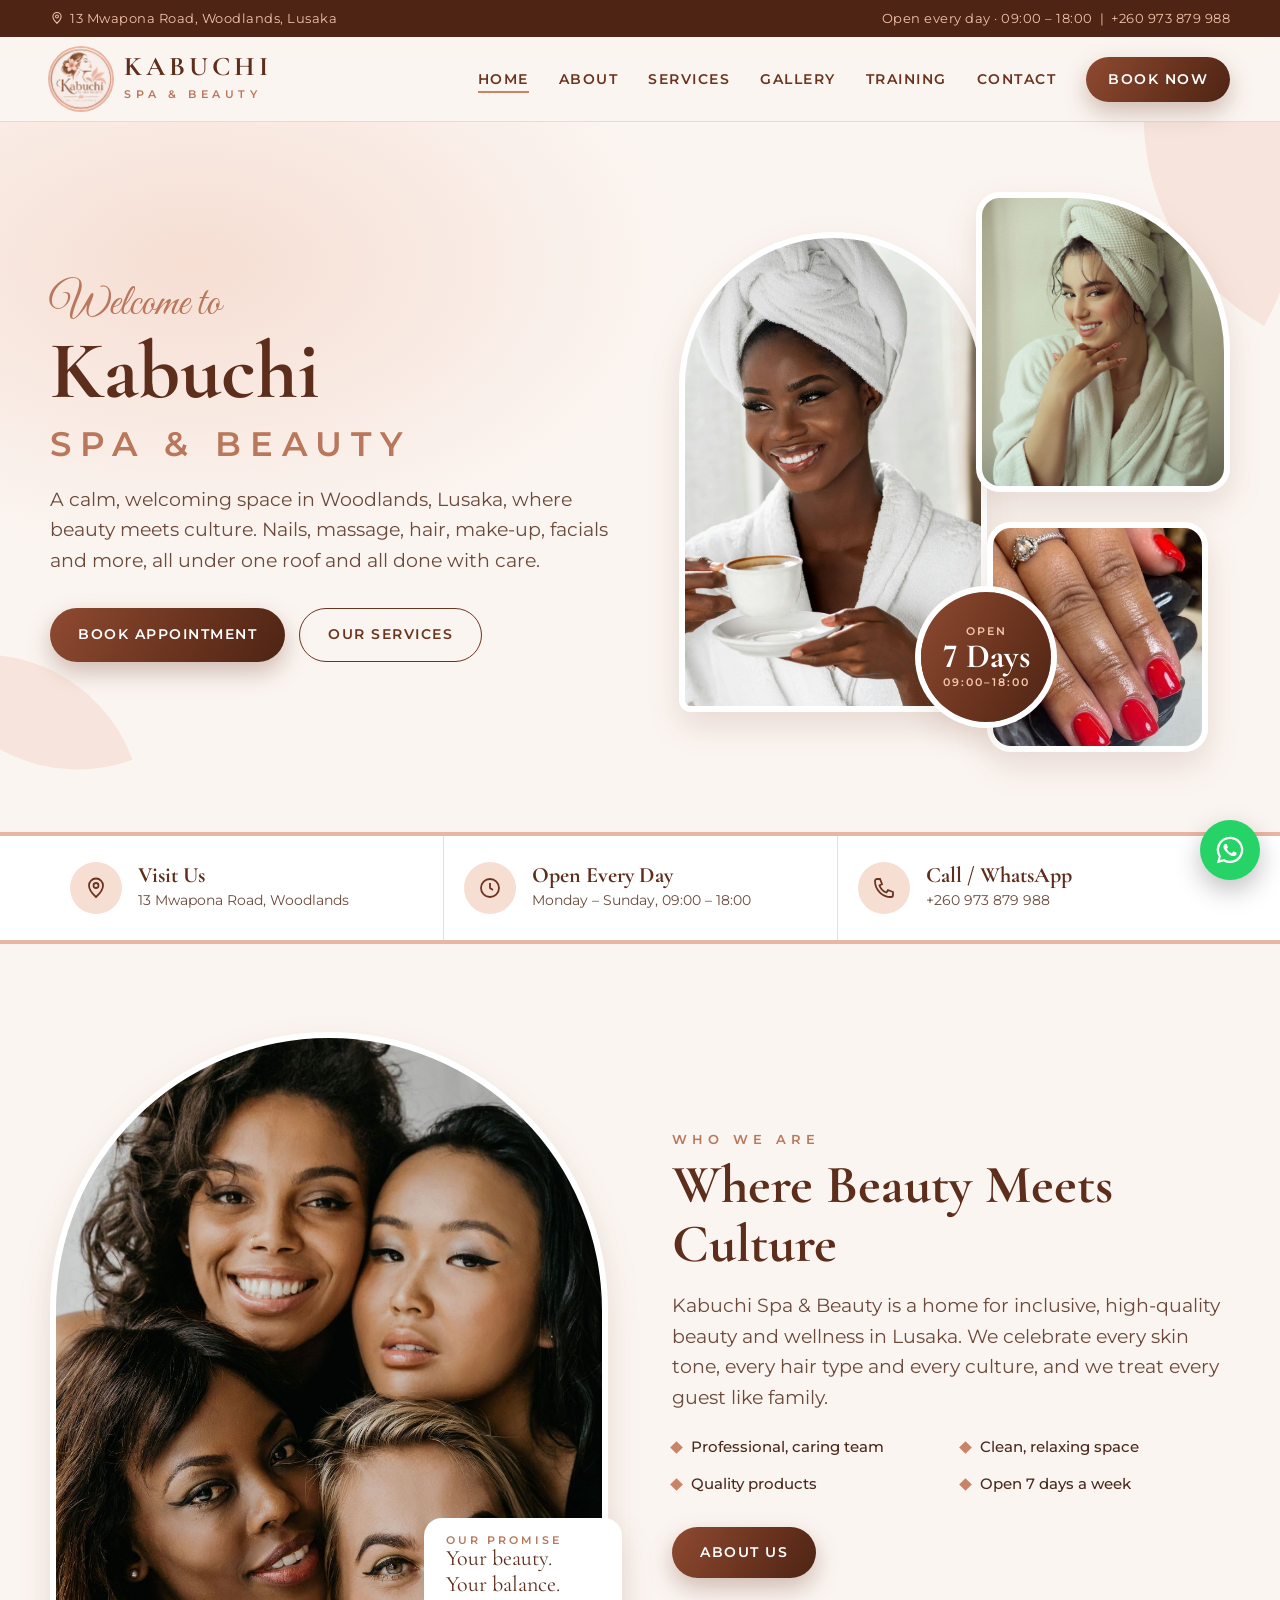
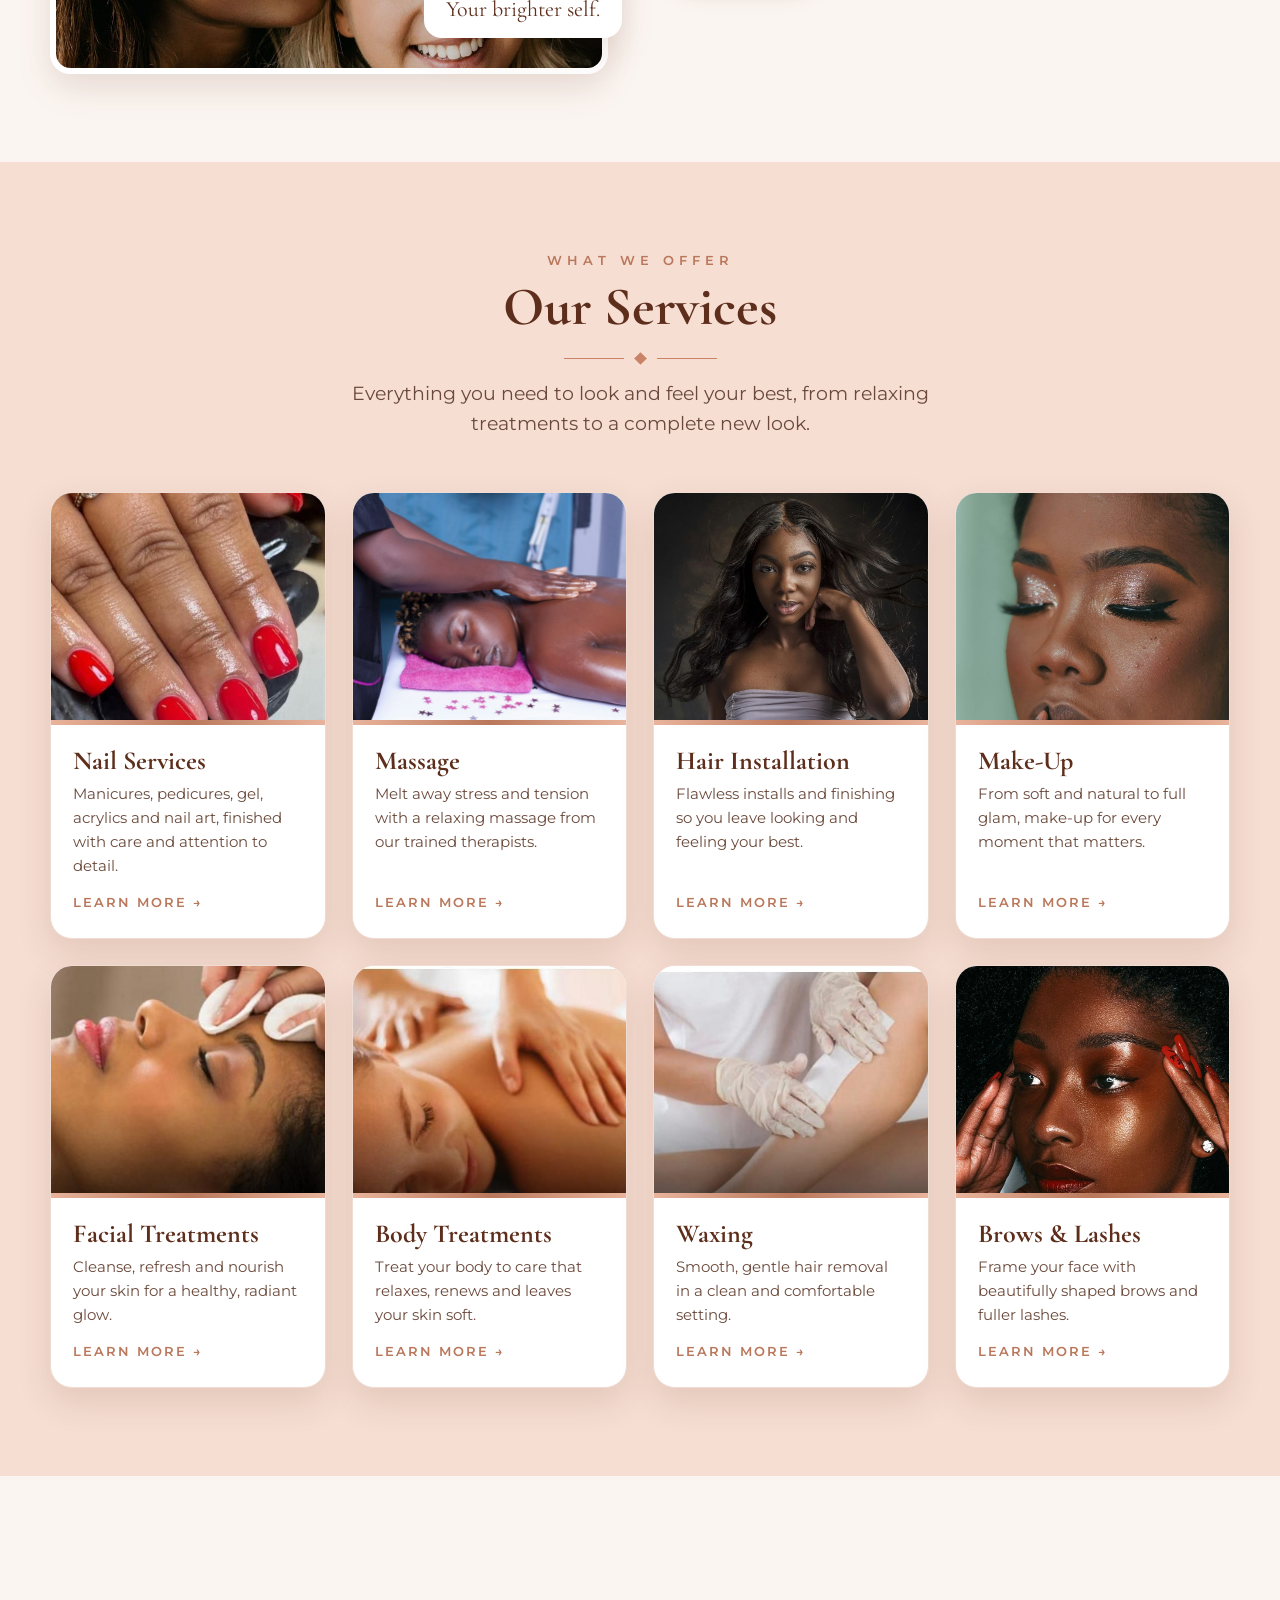
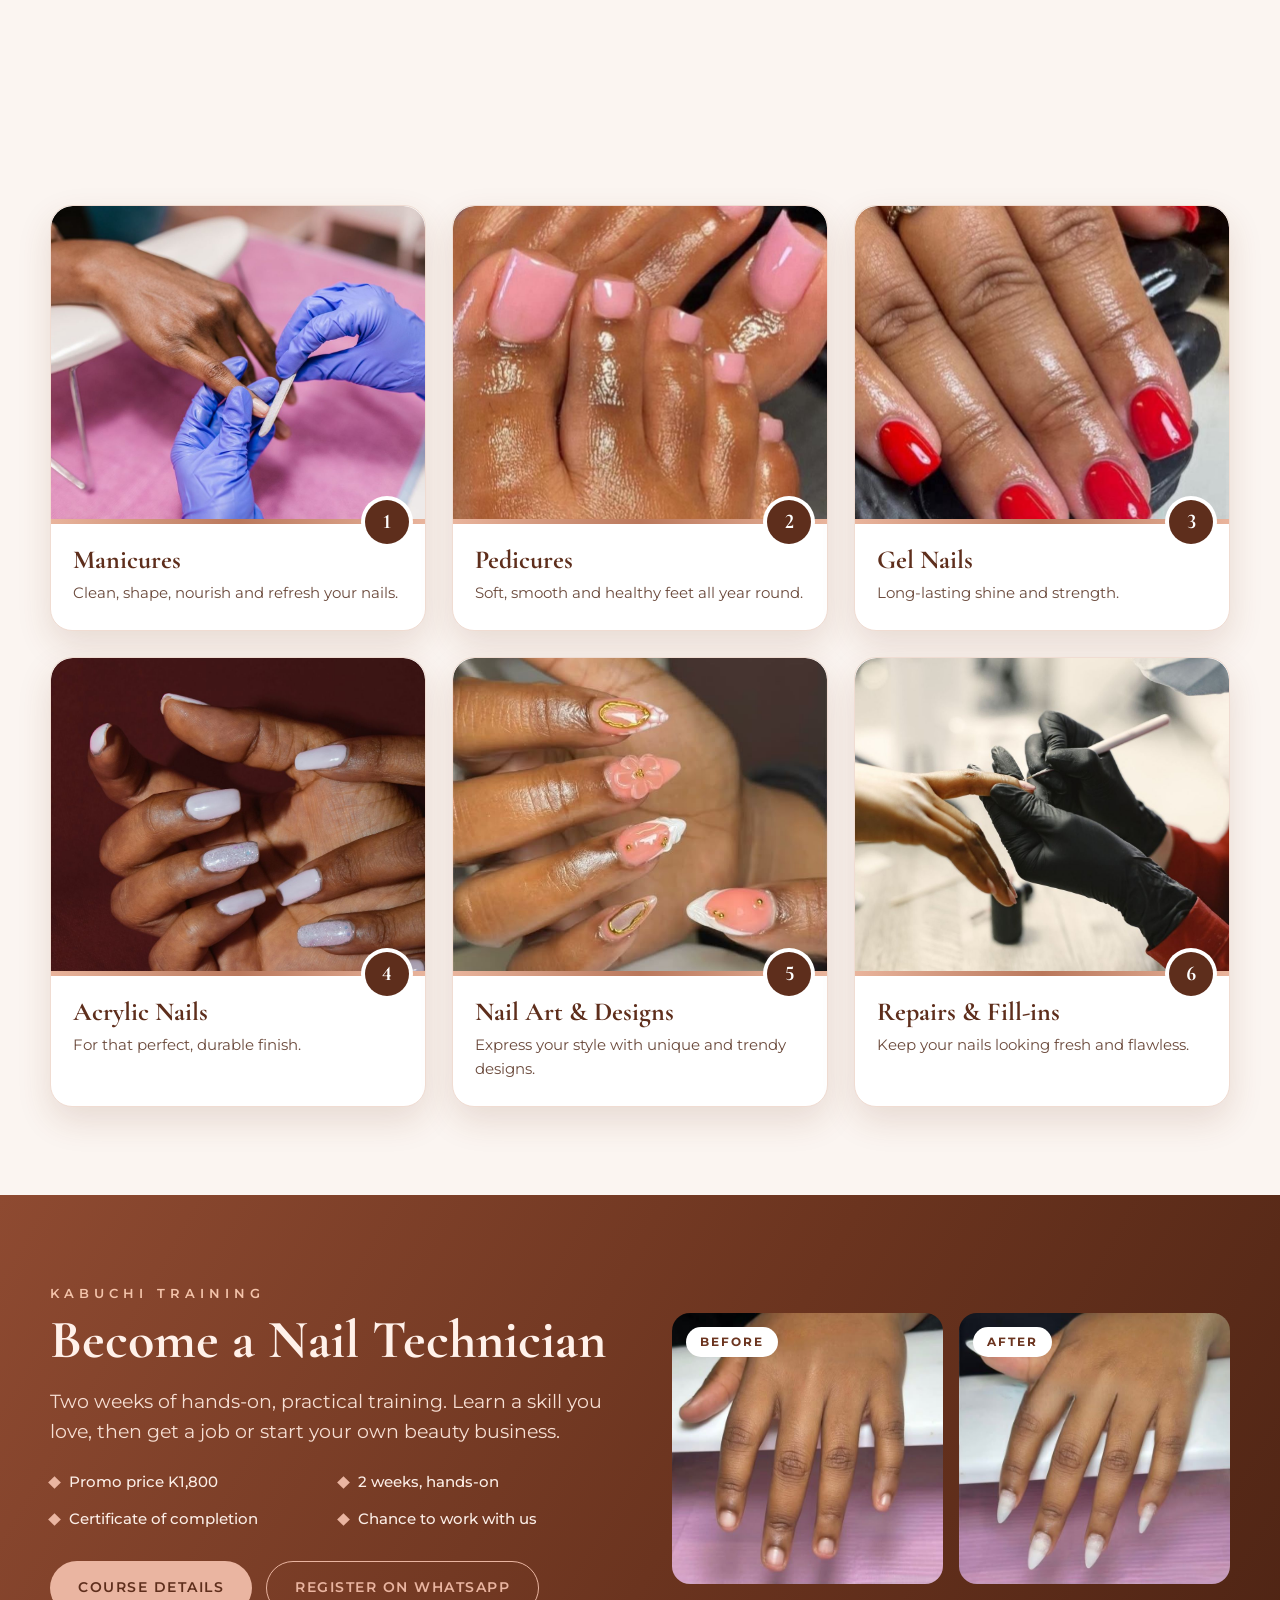
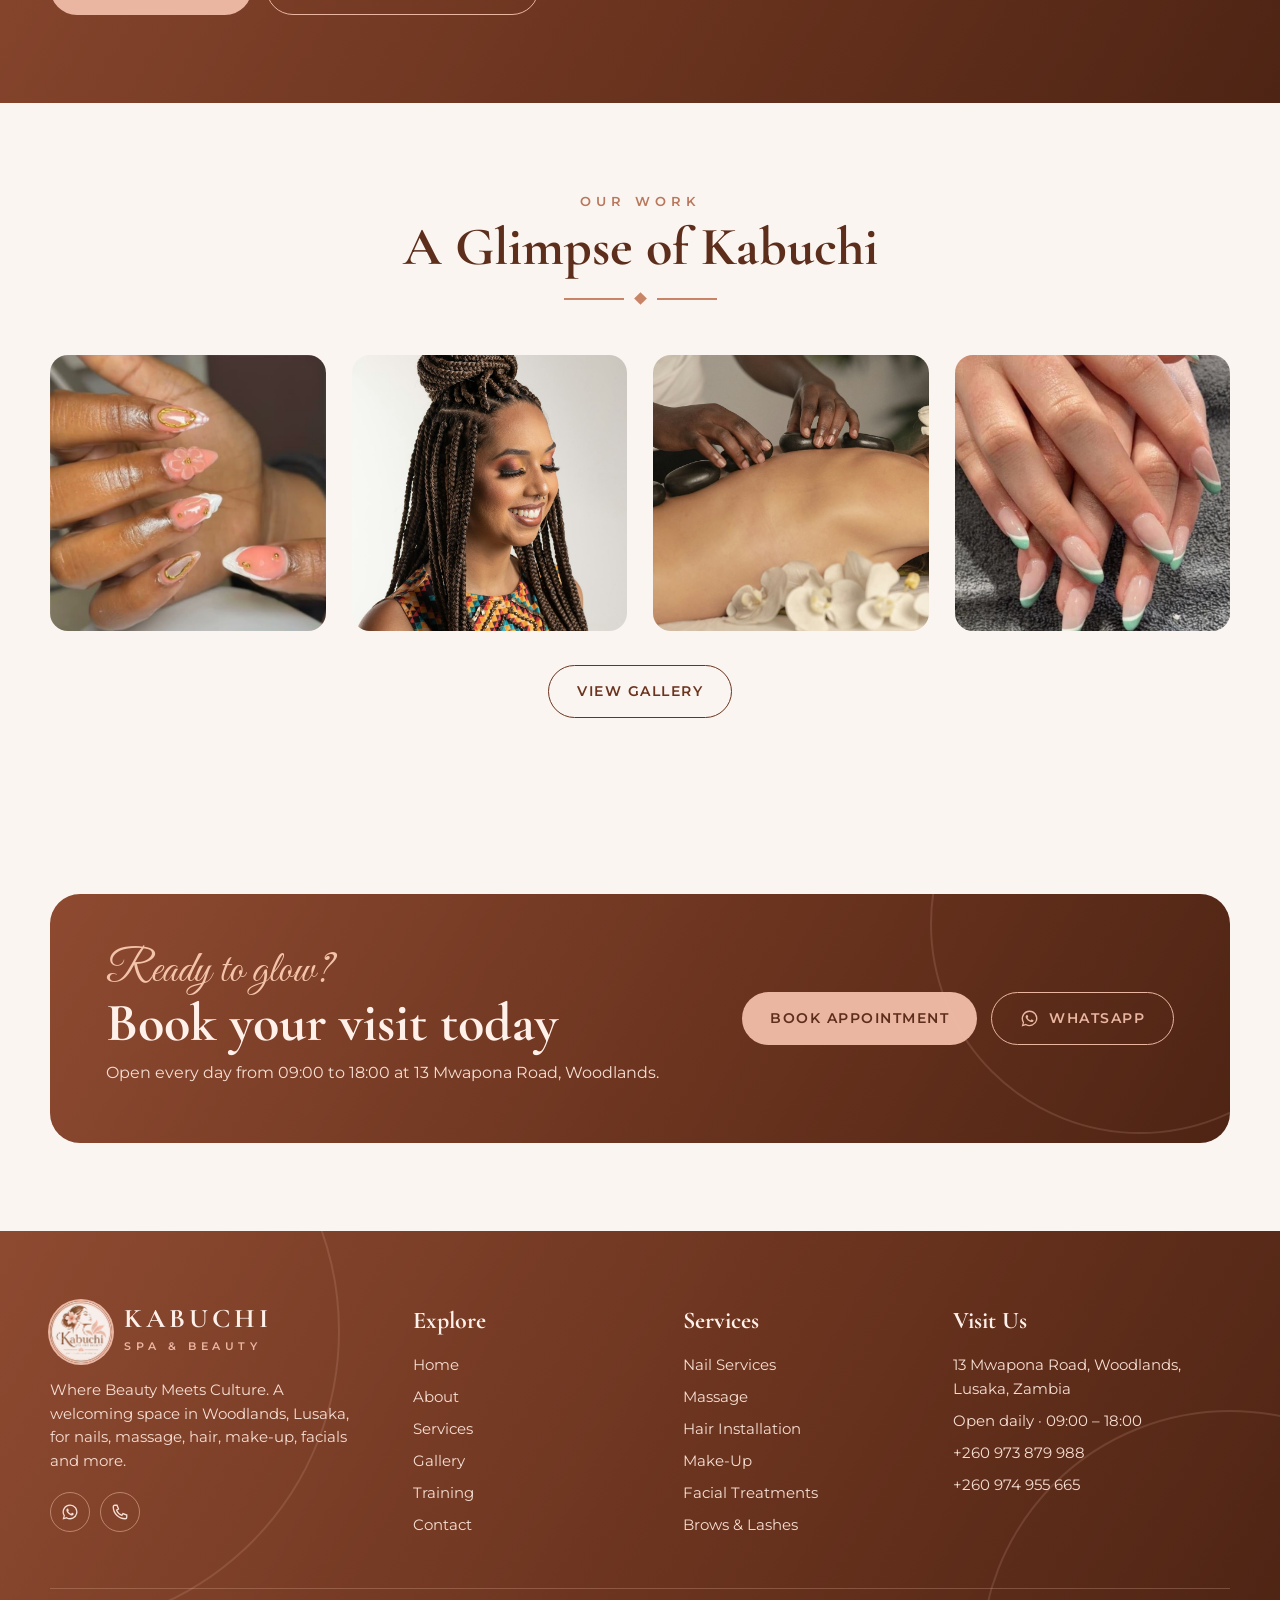
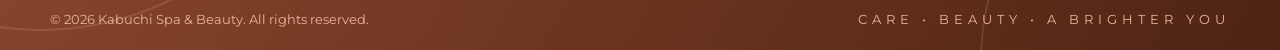
==== index.html @ 46be523f "Kabuchi Spa & Beauty website" ====
<!doctype html>
<html lang="en">
<head>
<meta charset="utf-8">
<meta name="viewport" content="width=device-width, initial-scale=1">
<title>Kabuchi Spa & Beauty | Spa, Nails, Hair & Beauty in Woodlands, Lusaka</title>
<meta name="description" content="Kabuchi Spa & Beauty, 13 Mwapona Road, Woodlands, Lusaka. Nails, massage, hair installation, make-up, facials, waxing, brows and lashes. Open daily 09:00 to 18:00.">
<meta property="og:title" content="Kabuchi Spa & Beauty | Spa, Nails, Hair & Beauty in Woodlands, Lusaka">
<meta property="og:description" content="Kabuchi Spa & Beauty, 13 Mwapona Road, Woodlands, Lusaka. Nails, massage, hair installation, make-up, facials, waxing, brows and lashes. Open daily 09:00 to 18:00.">
<meta property="og:image" content="images/og-cover.jpg">
<meta property="og:type" content="website">
<meta name="theme-color" content="#6B341F">
<link rel="icon" type="image/png" href="images/favicon.png">
<link rel="apple-touch-icon" href="images/apple-touch-icon.png">
<link rel="preconnect" href="https://fonts.googleapis.com">
<link rel="preconnect" href="https://fonts.gstatic.com" crossorigin>
<link href="https://fonts.googleapis.com/css2?family=Cormorant+Garamond:ital,wght@0,600;0,700;1,700&family=Great+Vibes&family=Montserrat:wght@400;500;600;700&display=swap" rel="stylesheet">
<link rel="stylesheet" href="css/style.css">
</head>
<body>
<div class="topbar"><div class="wrap">
  <span><svg width="14" height="14" style="vertical-align:-2px;margin-right:6px" viewBox="0 0 24 24" fill="none" stroke="currentColor" stroke-width="1.8"><path d="M12 21s-7-6.2-7-11.5a7 7 0 0 1 14 0C19 14.8 12 21 12 21z"/><circle cx="12" cy="9.5" r="2.5"/></svg>13 Mwapona Road, Woodlands, Lusaka</span>
  <span class="hide-sm">Open every day · 09:00 – 18:00 &nbsp;|&nbsp; <a href="tel:+260973879988">+260 973 879 988</a></span>
</div></div>
<header class="site-header"><nav class="wrap nav" aria-label="Main">
  <a href="index.html" class="brand"><img src="images/logo.png" alt="Kabuchi Spa &amp; Beauty logo"><div><b>KABUCHI</b><small>SPA &amp; BEAUTY</small></div></a>
  <ul class="menu"><li><a href="index.html">Home</a></li><li><a href="about.html">About</a></li><li><a href="services.html">Services</a></li><li><a href="gallery.html">Gallery</a></li><li><a href="training.html">Training</a></li><li><a href="contact.html">Contact</a></li><li><a class="btn btn-primary" href="booking.html">Book Now</a></li></ul>
  <button class="burger" aria-label="Open menu" aria-expanded="false"><svg viewBox="0 0 24 24" fill="none" stroke="currentColor" stroke-width="2"><path d="M4 7h16M4 12h16M4 17h16"/></svg></button>
</nav></header>
<main>

<section class="hero">
  <div class="leaf" style="width:240px;height:240px;right:-60px;top:-80px;transform:rotate(30deg)"></div>
  <div class="leaf" style="width:160px;height:160px;left:-50px;bottom:40px;transform:rotate(-20deg)"></div>
  <div class="wrap">
    <div class="reveal">
      <div class="script">Welcome to</div>
      <h1>Kabuchi<span>SPA &amp; BEAUTY</span></h1>
      <p class="lead">A calm, welcoming space in Woodlands, Lusaka, where beauty meets culture. Nails, massage, hair, make-up, facials and more, all under one roof and all done with care.</p>
      <div class="btns"><a class="btn btn-primary" href="booking.html">Book Appointment</a><a class="btn btn-outline" href="services.html">Our Services</a></div>
    </div>
    <div class="hero-pics reveal">
      <div class="p p1"><img src="images/hero-2.jpg" alt="Smiling woman enjoying a spa day" style="object-position:40% 20%"></div>
      <div class="p p2"><img src="images/hero-1.jpg" alt="Woman relaxing in a towel and bathrobe" style="object-position:45% 25%"></div>
      <div class="p p3"><img src="images/svc-nails.jpg" alt="Glossy red gel nails" style="object-position:50% 70%"></div>
      <div class="hero-badge"><small>OPEN</small><b>7 Days</b><small>09:00–18:00</small></div>
    </div>
  </div>
</section>

<section class="strip"><div class="wrap">
  <div class="it"><div class="ico"><svg viewBox="0 0 24 24" fill="none" stroke="currentColor" stroke-width="1.8"><path d="M12 21s-7-6.2-7-11.5a7 7 0 0 1 14 0C19 14.8 12 21 12 21z"/><circle cx="12" cy="9.5" r="2.5"/></svg></div><div><b>Visit Us</b><span>13 Mwapona Road, Woodlands</span></div></div>
  <div class="it"><div class="ico"><svg viewBox="0 0 24 24" fill="none" stroke="currentColor" stroke-width="1.8"><circle cx="12" cy="12" r="9"/><path d="M12 7v5l3 2"/></svg></div><div><b>Open Every Day</b><span>Monday – Sunday, 09:00 – 18:00</span></div></div>
  <div class="it"><div class="ico"><svg viewBox="0 0 24 24" fill="none" stroke="currentColor" stroke-width="1.8"><path d="M5 3h3l2 5-2.5 1.5a11 11 0 0 0 7 7L16 14l5 2v3a2 2 0 0 1-2 2A16 16 0 0 1 3 5a2 2 0 0 1 2-2z"/></svg></div><div><b>Call / WhatsApp</b><span><a href="tel:+260973879988">+260 973 879 988</a></span></div></div>
</div></section>

<section class="section"><div class="wrap split">
  <div class="media reveal"><img src="images/about.jpg" alt="Women of different backgrounds smiling together" loading="lazy" style="object-position:50% 35%"><div class="tag"><small>OUR PROMISE</small>Your beauty.<br>Your balance.<br>Your brighter self.</div></div>
  <div class="reveal">
    <div class="eyebrow">Who we are</div>
    <h2>Where Beauty Meets Culture</h2>
    <p class="lead">Kabuchi Spa &amp; Beauty is a home for inclusive, high-quality beauty and wellness in Lusaka. We celebrate every skin tone, every hair type and every culture, and we treat every guest like family.</p>
    <ul class="checks"><li>Professional, caring team</li><li>Clean, relaxing space</li><li>Quality products</li><li>Open 7 days a week</li></ul>
    <a class="btn btn-primary" href="about.html">About Us</a>
  </div>
</div></section>

<section class="section alt"><div class="wrap">
  <div class="head reveal"><div class="eyebrow">What we offer</div><h2>Our Services</h2><div class="divider"><span></span></div><p class="lead">Everything you need to look and feel your best, from relaxing treatments to a complete new look.</p></div>
  <div class="grid g4"><a class="card reveal" href="services.html#nails"><div class="ph"><img src="images/svc-nails.jpg" alt="Nail Services" loading="lazy" style="object-position:50% 70%"></div><div class="tx"><h3>Nail Services</h3><p>Manicures, pedicures, gel, acrylics and nail art, finished with care and attention to detail.</p><span class="more">Learn more →</span></div></a><a class="card reveal" href="services.html#massage"><div class="ph"><img src="images/svc-massage.jpg" alt="Massage" loading="lazy" style="object-position:55% 50%"></div><div class="tx"><h3>Massage</h3><p>Melt away stress and tension with a relaxing massage from our trained therapists.</p><span class="more">Learn more →</span></div></a><a class="card reveal" href="services.html#hair"><div class="ph"><img src="images/svc-hair.jpg" alt="Hair Installation" loading="lazy" style="object-position:50% 15%"></div><div class="tx"><h3>Hair Installation</h3><p>Flawless installs and finishing so you leave looking and feeling your best.</p><span class="more">Learn more →</span></div></a><a class="card reveal" href="services.html#makeup"><div class="ph"><img src="images/svc-makeup.jpg" alt="Make-Up" loading="lazy" style="object-position:50% 35%"></div><div class="tx"><h3>Make-Up</h3><p>From soft and natural to full glam, make-up for every moment that matters.</p><span class="more">Learn more →</span></div></a><a class="card reveal" href="services.html#facials"><div class="ph"><img src="images/svc-facial.jpg" alt="Facial Treatments" loading="lazy" style="object-position:40% 50%"></div><div class="tx"><h3>Facial Treatments</h3><p>Cleanse, refresh and nourish your skin for a healthy, radiant glow.</p><span class="more">Learn more →</span></div></a><a class="card reveal" href="services.html#body"><div class="ph"><img src="images/svc-body.jpg" alt="Body Treatments" loading="lazy" style="object-position:50% 50%"></div><div class="tx"><h3>Body Treatments</h3><p>Treat your body to care that relaxes, renews and leaves your skin soft.</p><span class="more">Learn more →</span></div></a><a class="card reveal" href="services.html#waxing"><div class="ph"><img src="images/svc-waxing.jpg" alt="Waxing" loading="lazy" style="object-position:50% 50%"></div><div class="tx"><h3>Waxing</h3><p>Smooth, gentle hair removal in a clean and comfortable setting.</p><span class="more">Learn more →</span></div></a><a class="card reveal" href="services.html#brows"><div class="ph"><img src="images/svc-lashes.jpg" alt="Brows & Lashes" loading="lazy" style="object-position:50% 25%"></div><div class="tx"><h3>Brows & Lashes</h3><p>Frame your face with beautifully shaped brows and fuller lashes.</p><span class="more">Learn more →</span></div></a></div>
</div></section>

<section class="section"><div class="wrap">
  <div class="head reveal"><div class="eyebrow">Hands &amp; Feet</div><h2>Nail Services</h2><div class="divider"><span></span></div><p class="lead">Clean, beautiful nails done with care, from a simple manicure to detailed nail art.</p></div>
  <div class="grid g3"><div class="card reveal"><div class="ph n"><img src="images/nail-manicure.jpg" alt="Manicures" loading="lazy" style="object-position:50% 50%"><span class="num">1</span></div><div class="tx"><h3>Manicures</h3><p>Clean, shape, nourish and refresh your nails.</p></div></div><div class="card reveal"><div class="ph n"><img src="images/nail-pedicure.jpg" alt="Pedicures" loading="lazy" style="object-position:50% 40%"><span class="num">2</span></div><div class="tx"><h3>Pedicures</h3><p>Soft, smooth and healthy feet all year round.</p></div></div><div class="card reveal"><div class="ph n"><img src="images/svc-nails.jpg" alt="Gel Nails" loading="lazy" style="object-position:50% 70%"><span class="num">3</span></div><div class="tx"><h3>Gel Nails</h3><p>Long-lasting shine and strength.</p></div></div><div class="card reveal"><div class="ph n"><img src="images/nail-acrylic.jpg" alt="Acrylic Nails" loading="lazy" style="object-position:50% 50%"><span class="num">4</span></div><div class="tx"><h3>Acrylic Nails</h3><p>For that perfect, durable finish.</p></div></div><div class="card reveal"><div class="ph n"><img src="images/nail-art.jpg" alt="Nail Art & Designs" loading="lazy" style="object-position:50% 50%"><span class="num">5</span></div><div class="tx"><h3>Nail Art & Designs</h3><p>Express your style with unique and trendy designs.</p></div></div><div class="card reveal"><div class="ph n"><img src="images/nail-repair.jpg" alt="Repairs & Fill-ins" loading="lazy" style="object-position:50% 50%"><span class="num">6</span></div><div class="tx"><h3>Repairs & Fill-ins</h3><p>Keep your nails looking fresh and flawless.</p></div></div></div>
</div></section>

<section class="section dark"><div class="wrap split">
  <div class="reveal">
    <div class="eyebrow" style="color:#F3C3AA">Kabuchi Training</div>
    <h2>Become a Nail Technician</h2>
    <p class="lead">Two weeks of hands-on, practical training. Learn a skill you love, then get a job or start your own beauty business.</p>
    <ul class="checks"><li>Promo price K1,800</li><li>2 weeks, hands-on</li><li>Certificate of completion</li><li>Chance to work with us</li></ul>
    <div class="btns"><a class="btn btn-peach" href="training.html">Course Details</a><a class="btn btn-outline" href="https://wa.me/260973879988?text=Hello%20Kabuchi%21%20I%20would%20like%20to%20register%20for%20the%20Nail%20Technician%20Training." target="_blank" rel="noopener">Register on WhatsApp</a></div>
  </div>
  <div class="ba reveal"><figure><img src="images/before.jpg" alt="Natural nails before" loading="lazy"><figcaption>BEFORE</figcaption></figure><figure><img src="images/after.jpg" alt="Finished nails after" loading="lazy"><figcaption>AFTER</figcaption></figure></div>
</div></section>

<section class="section"><div class="wrap">
  <div class="head reveal"><div class="eyebrow">Our work</div><h2>A Glimpse of Kabuchi</h2><div class="divider"><span></span></div></div>
  <div class="grid g4">
    <img class="reveal" src="images/nail-art.jpg" alt="Nail art" loading="lazy" style="border-radius:18px;aspect-ratio:1;object-fit:cover">
    <img class="reveal" src="images/braids.jpg" alt="Braided hair" loading="lazy" style="border-radius:18px;aspect-ratio:1;object-fit:cover;object-position:50% 20%">
    <img class="reveal" src="images/massage-stones.jpg" alt="Hot stone massage" loading="lazy" style="border-radius:18px;aspect-ratio:1;object-fit:cover">
    <img class="reveal" src="images/nails-green.jpg" alt="French tip nails" loading="lazy" style="border-radius:18px;aspect-ratio:1;object-fit:cover">
  </div>
  <div style="text-align:center;margin-top:34px"><a class="btn btn-outline" href="gallery.html">View Gallery</a></div>
</div></section>
<section class="section"><div class="wrap"><div class="cta reveal">
  <div class="arc" style="width:420px;height:420px;right:-120px;top:-180px"></div>
  <div><div class="script" style="color:#F3C3AA">Ready to glow?</div><h2>Book your visit today</h2><p>Open every day from 09:00 to 18:00 at 13 Mwapona Road, Woodlands.</p></div>
  <div class="btns"><a class="btn btn-peach" href="booking.html">Book Appointment</a><a class="btn btn-outline" style="border-color:#EAB5A1;color:#EAB5A1" href="https://wa.me/260973879988?text=Hello%20Kabuchi%20Spa%20%26%20Beauty%21%20I%20would%20like%20to%20make%20a%20booking." target="_blank" rel="noopener"><svg viewBox="0 0 24 24" fill="currentColor"><path d="M12.04 2a9.9 9.9 0 0 0-8.5 15l-1.4 5 5.2-1.4A9.9 9.9 0 1 0 12.04 2zm0 18.1a8.2 8.2 0 0 1-4.2-1.15l-.3-.18-3.1.8.83-3-.2-.3a8.2 8.2 0 1 1 6.97 3.83zm4.5-6.14c-.25-.12-1.46-.72-1.69-.8-.23-.08-.39-.12-.55.12-.16.25-.63.8-.78.97-.14.16-.29.18-.53.06a6.7 6.7 0 0 1-3.32-2.9c-.25-.43.25-.4.72-1.33.08-.16.04-.3-.02-.42l-.75-1.8c-.2-.47-.4-.4-.55-.41h-.47a.9.9 0 0 0-.65.3 2.7 2.7 0 0 0-.85 2.02 4.7 4.7 0 0 0 1 2.5 10.8 10.8 0 0 0 4.13 3.65c1.54.66 2.14.72 2.9.6.47-.07 1.46-.6 1.66-1.17.2-.58.2-1.07.15-1.17-.06-.1-.22-.17-.47-.29z"/></svg> WhatsApp</a></div>
</div></div></section>

</main>
<footer>
  <div class="arc" style="width:600px;height:600px;left:-260px;top:-200px"></div>
  <div class="arc" style="width:500px;height:500px;right:-200px;bottom:-260px"></div>
  <div class="wrap foot">
    <div><a href="index.html" class="brand"><img src="images/logo.png" alt=""><div><b>KABUCHI</b><small>SPA &amp; BEAUTY</small></div></a>
      <p>Where Beauty Meets Culture. A welcoming space in Woodlands, Lusaka, for nails, massage, hair, make-up, facials and more.</p>
      <div class="social">
        <a href="https://wa.me/260973879988?text=Hello%20Kabuchi%20Spa%20%26%20Beauty%21" target="_blank" rel="noopener" aria-label="WhatsApp"><svg viewBox="0 0 24 24" fill="currentColor"><path d="M12.04 2a9.9 9.9 0 0 0-8.5 15l-1.4 5 5.2-1.4A9.9 9.9 0 1 0 12.04 2zm0 18.1a8.2 8.2 0 0 1-4.2-1.15l-.3-.18-3.1.8.83-3-.2-.3a8.2 8.2 0 1 1 6.97 3.83zm4.5-6.14c-.25-.12-1.46-.72-1.69-.8-.23-.08-.39-.12-.55.12-.16.25-.63.8-.78.97-.14.16-.29.18-.53.06a6.7 6.7 0 0 1-3.32-2.9c-.25-.43.25-.4.72-1.33.08-.16.04-.3-.02-.42l-.75-1.8c-.2-.47-.4-.4-.55-.41h-.47a.9.9 0 0 0-.65.3 2.7 2.7 0 0 0-.85 2.02 4.7 4.7 0 0 0 1 2.5 10.8 10.8 0 0 0 4.13 3.65c1.54.66 2.14.72 2.9.6.47-.07 1.46-.6 1.66-1.17.2-.58.2-1.07.15-1.17-.06-.1-.22-.17-.47-.29z"/></svg></a>
        <a href="tel:+260973879988" aria-label="Call us"><svg viewBox="0 0 24 24" fill="none" stroke="currentColor" stroke-width="1.8"><path d="M5 3h3l2 5-2.5 1.5a11 11 0 0 0 7 7L16 14l5 2v3a2 2 0 0 1-2 2A16 16 0 0 1 3 5a2 2 0 0 1 2-2z"/></svg></a>
        <!-- Add your social pages here, e.g. <a href="https://www.facebook.com/YOURPAGE" aria-label="Facebook">f</a> -->
      </div>
    </div>
    <div><h4>Explore</h4><ul><li><a href="index.html">Home</a></li><li><a href="about.html">About</a></li><li><a href="services.html">Services</a></li><li><a href="gallery.html">Gallery</a></li><li><a href="training.html">Training</a></li><li><a href="contact.html">Contact</a></li></ul></div>
    <div><h4>Services</h4><ul><li><a href="services.html#nails">Nail Services</a></li><li><a href="services.html#massage">Massage</a></li><li><a href="services.html#hair">Hair Installation</a></li><li><a href="services.html#makeup">Make-Up</a></li><li><a href="services.html#facials">Facial Treatments</a></li><li><a href="services.html#brows">Brows &amp; Lashes</a></li></ul></div>
    <div><h4>Visit Us</h4><ul>
      <li>13 Mwapona Road, Woodlands, Lusaka, Zambia</li>
      <li>Open daily · 09:00 – 18:00</li>
      <li><a href="tel:+260973879988">+260 973 879 988</a></li>
      <li><a href="tel:+260974955665">+260 974 955 665</a></li>
    </ul></div>
  </div>
  <div class="wrap foot-bottom"><span>&copy; <span data-year>2026</span> Kabuchi Spa &amp; Beauty. All rights reserved.</span><span class="tg">CARE • BEAUTY • A BRIGHTER YOU</span></div>
</footer>
<a class="wa-float" href="https://wa.me/260973879988?text=Hello%20Kabuchi%20Spa%20%26%20Beauty%21%20I%20would%20like%20to%20make%20a%20booking." target="_blank" rel="noopener" aria-label="Chat with us on WhatsApp"><svg viewBox="0 0 24 24" fill="currentColor"><path d="M12.04 2a9.9 9.9 0 0 0-8.5 15l-1.4 5 5.2-1.4A9.9 9.9 0 1 0 12.04 2zm0 18.1a8.2 8.2 0 0 1-4.2-1.15l-.3-.18-3.1.8.83-3-.2-.3a8.2 8.2 0 1 1 6.97 3.83zm4.5-6.14c-.25-.12-1.46-.72-1.69-.8-.23-.08-.39-.12-.55.12-.16.25-.63.8-.78.97-.14.16-.29.18-.53.06a6.7 6.7 0 0 1-3.32-2.9c-.25-.43.25-.4.72-1.33.08-.16.04-.3-.02-.42l-.75-1.8c-.2-.47-.4-.4-.55-.41h-.47a.9.9 0 0 0-.65.3 2.7 2.7 0 0 0-.85 2.02 4.7 4.7 0 0 0 1 2.5 10.8 10.8 0 0 0 4.13 3.65c1.54.66 2.14.72 2.9.6.47-.07 1.46-.6 1.66-1.17.2-.58.2-1.07.15-1.17-.06-.1-.22-.17-.47-.29z"/></svg></a>
<script src="js/main.js"></script>
</body>
</html>
---- css/style.css ----
/* =========================================================
   Kabuchi Spa & Beauty — website styles
   Colours: brown #6B341F / #5E2E1C, rose gold #C98468 / #B9775B,
   peach #EAB5A1, blush #F6DED3, cream #FBF5F1
   ========================================================= */
:root{
  --brown:#6B341F; --brown-deep:#5E2E1C; --brown-dark:#4E2414;
  --rose:#C98468; --rose-dark:#B9775B; --peach:#EAB5A1; --peach-soft:#F3C3AA;
  --blush:#F6DED3; --cream:#FBF5F1; --text:#4A2A1E; --text-soft:#6B4A3C; --white:#fff;
  --grad:linear-gradient(120deg,#8E4A31 0%,#6B341F 55%,#4E2414 100%);
  --serif:'Cormorant Garamond',Georgia,serif; --sans:'Montserrat',Arial,sans-serif; --script:'Great Vibes',cursive;
  --radius:22px; --shadow:0 14px 34px rgba(110,55,30,.14);
}
*{box-sizing:border-box;margin:0;padding:0}
html{scroll-behavior:smooth;overflow-x:clip}
body{overflow-x:clip}
body{font-family:var(--sans);color:var(--text);background:var(--cream);line-height:1.65;font-size:16px;font-variant-numeric:lining-nums;-webkit-font-smoothing:antialiased}
img{max-width:100%;display:block}
a{color:inherit;text-decoration:none}
.wrap{width:min(1180px,100% - 32px);margin-inline:auto}
.section{padding:88px 0}
.section.alt{background:var(--blush)}
.section.dark{background:var(--grad);color:#FBEDE6}

/* ---------- typography ---------- */
.eyebrow{font-size:13px;letter-spacing:5px;font-weight:600;color:var(--rose-dark);text-transform:uppercase}
.script{font-family:var(--script);font-weight:400;color:var(--rose-dark);font-size:clamp(30px,4vw,44px);line-height:1}
h1,h2,h3{font-family:var(--serif);font-weight:700;color:var(--brown-deep);line-height:1.08}
h1{font-size:clamp(42px,6.4vw,84px)}
h2{font-size:clamp(34px,4.4vw,54px)}
h3{font-size:clamp(24px,2.4vw,30px)}
.dark h2,.dark h3{color:#FFF1EA}
.lead{font-size:clamp(16px,1.6vw,18.5px);color:var(--text-soft);max-width:640px}
.dark .lead{color:#F6DED3}
.head{text-align:center;margin-bottom:52px}
.head .lead{margin:16px auto 0}
.head h2{margin-top:6px}
.divider{display:flex;align-items:center;justify-content:center;gap:12px;margin:18px auto 0}
.divider:before,.divider:after{content:"";width:60px;height:1.5px;background:var(--rose)}
.divider span{width:9px;height:9px;background:var(--rose);transform:rotate(45deg)}

/* ---------- buttons ---------- */
.btn{display:inline-flex;align-items:center;gap:10px;padding:14px 28px;border-radius:50px;font-weight:600;font-size:14px;letter-spacing:1.5px;text-transform:uppercase;transition:.25s;cursor:pointer;border:0;font-family:var(--sans)}
.btn svg{width:19px;height:19px;flex:none}
.btn-primary{background:var(--grad);color:#fff;box-shadow:0 10px 24px rgba(107,52,31,.3)}
.btn-primary:hover{transform:translateY(-2px);box-shadow:0 14px 30px rgba(107,52,31,.38)}
.btn-peach{background:var(--peach);color:var(--brown-deep)}
.btn-peach:hover{background:#F0C3B2}
.btn-outline{border:1.5px solid var(--brown);color:var(--brown);background:transparent}
.btn-outline:hover{background:var(--brown);color:#fff}
.dark .btn-outline{border-color:var(--peach);color:var(--peach)}
.dark .btn-outline:hover{background:var(--peach);color:var(--brown-deep)}
.btns{display:flex;flex-wrap:wrap;gap:14px}

/* ---------- top bar & header ---------- */
.topbar{background:var(--brown-dark);color:#F3C3AA;font-size:13px;letter-spacing:.5px}
.topbar .wrap{display:flex;justify-content:space-between;gap:16px;padding:8px 0;flex-wrap:wrap}
.topbar a:hover{color:#fff}
.site-header{position:sticky;top:0;z-index:50;background:rgba(251,245,241,.94);backdrop-filter:blur(10px);border-bottom:1px solid #EFD9CE}
.nav{display:flex;align-items:center;justify-content:space-between;height:84px;gap:20px}
.brand{display:flex;align-items:center;gap:12px}
.brand img{width:62px;height:62px;border-radius:50%;box-shadow:0 0 0 2px var(--peach)}
.brand b{font-family:var(--serif);font-size:27px;letter-spacing:4px;color:var(--brown-deep);line-height:1;display:block}
.brand small{font-size:10.5px;letter-spacing:4.5px;color:var(--rose-dark);font-weight:600}
.menu{display:flex;align-items:center;gap:30px;list-style:none}
.menu a{font-size:13.5px;letter-spacing:1.5px;font-weight:600;text-transform:uppercase;color:var(--brown);position:relative;padding:6px 0}
.menu a:after{content:"";position:absolute;left:0;bottom:0;width:0;height:2px;background:var(--rose);transition:.25s}
.menu a:hover:after,.menu a.active:after{width:100%}
.menu .btn{padding:11px 22px;color:#fff}
.menu .btn:after{display:none}
.burger{display:none;background:none;border:0;width:44px;height:44px;cursor:pointer;color:var(--brown)}
.burger svg{width:30px;height:30px}

/* ---------- hero ---------- */
.hero{position:relative;overflow:hidden;background:radial-gradient(700px 420px at 15% 20%,#F6DED3 0,transparent 70%),var(--cream)}
.hero .wrap{display:grid;grid-template-columns:1.05fr 1fr;gap:50px;align-items:center;padding:70px 0 80px}
.hero h1 span{display:block;font-size:.42em;letter-spacing:9px;font-family:var(--sans);font-weight:600;color:var(--rose-dark);margin-top:10px}
.hero .lead{margin:22px 0 32px}
.hero-pics{position:relative;height:560px}
.hero-pics .p{position:absolute;overflow:hidden;box-shadow:var(--shadow);border:6px solid #fff}
.hero-pics .p img{width:100%;height:100%;object-fit:cover}
.hero-pics .p1{left:0;top:40px;width:56%;height:480px;border-radius:300px 300px 24px 24px}
.hero-pics .p2{right:0;top:0;width:46%;height:300px;border-radius:24px 160px 24px 24px}
.hero-pics .p3{right:4%;bottom:0;width:40%;height:230px;border-radius:24px}
.hero-badge{position:absolute;left:44%;bottom:30px;z-index:2;background:var(--grad);color:#fff;border-radius:50%;width:130px;height:130px;display:flex;flex-direction:column;align-items:center;justify-content:center;text-align:center;box-shadow:0 0 0 6px #fff,var(--shadow)}
.hero-badge b{font-family:var(--serif);font-size:34px;line-height:1}
.hero-badge small{font-size:10.5px;letter-spacing:2px;color:var(--peach-soft);font-weight:600}
.leaf{position:absolute;border-radius:0 100% 0 100%;background:var(--peach);opacity:.25;pointer-events:none}

/* page hero (inner pages) */
.page-hero{background:var(--grad);color:#fff;text-align:center;padding:90px 0 80px;position:relative;overflow:hidden}
.page-hero h1{color:#FFF1EA}
.page-hero .script{color:var(--peach-soft)}
.page-hero p{color:#F6DED3;max-width:620px;margin:16px auto 0}
.crumbs{font-size:12.5px;letter-spacing:3px;color:var(--peach);margin-top:18px;text-transform:uppercase}
.arc{position:absolute;border:2px solid rgba(240,196,172,.15);border-radius:50%;pointer-events:none}

/* ---------- info strip ---------- */
.strip{background:#fff;border-block:4px solid var(--peach)}
.strip .wrap{display:grid;grid-template-columns:repeat(3,1fr)}
.strip .it{display:flex;align-items:center;gap:16px;padding:26px 20px}
.strip .it+.it{border-left:1.5px solid #F0DCD2}
.ico{width:52px;height:52px;border-radius:50%;background:var(--blush);display:flex;align-items:center;justify-content:center;flex:none;color:var(--brown)}
.ico svg{width:24px;height:24px}
.strip b{display:block;font-family:var(--serif);font-size:22px;color:var(--brown-deep);line-height:1.1}
.strip span{font-size:14px;color:var(--text-soft)}

/* ---------- cards ---------- */
.grid{display:grid;gap:26px}
.g4{grid-template-columns:repeat(4,1fr)}
.g3{grid-template-columns:repeat(3,1fr)}
.g2{grid-template-columns:repeat(2,1fr)}
.card{background:#fff;border-radius:var(--radius);overflow:hidden;box-shadow:var(--shadow);border:1px solid #F0DCD2;transition:.3s;display:flex;flex-direction:column}
.card:hover{transform:translateY(-6px)}
.card .ph{aspect-ratio:4/3.4;overflow:hidden;position:relative}
.card .ph img{position:absolute;inset:0;width:100%;height:100%;object-fit:cover;transition:.6s}
.card:hover .ph img{transform:scale(1.06)}
.card .ph:after{content:"";position:absolute;left:0;right:0;bottom:0;height:5px;background:linear-gradient(90deg,#E9B49C,#B9775B,#E9B49C)}
.card .tx{padding:22px 22px 24px;flex:1;display:flex;flex-direction:column}
.card h3{font-size:26px}
.card p{font-size:14.5px;color:var(--text-soft);margin-top:8px;flex:1}
.card .more{margin-top:14px;font-size:12.5px;letter-spacing:2px;font-weight:600;color:var(--rose-dark);text-transform:uppercase}
.num{position:absolute;right:16px;bottom:-20px;z-index:2;width:44px;height:44px;border-radius:50%;background:var(--brown-deep);color:#fff;font-family:var(--serif);font-weight:700;font-size:21px;display:flex;align-items:center;justify-content:center;box-shadow:0 0 0 4px #fff}
.card .ph.n{overflow:visible}
.card .ph.n img{border-radius:var(--radius) var(--radius) 0 0}

/* ---------- split / about ---------- */
.split{display:grid;grid-template-columns:1fr 1fr;gap:64px;align-items:center}
.split.rev .media{order:2}
.media{position:relative}
.media img{border-radius:300px 300px var(--radius) var(--radius);box-shadow:var(--shadow);border:6px solid #fff;width:100%;aspect-ratio:4/4.6;object-fit:cover}
.media.sq img{border-radius:var(--radius);aspect-ratio:4/3.6}
.media .tag{position:absolute;right:-14px;bottom:36px;background:#fff;border-radius:18px;padding:16px 22px;box-shadow:var(--shadow);font-family:var(--serif);font-size:22px;color:var(--brown-deep);line-height:1.15}
.media .tag small{display:block;font-family:var(--sans);font-size:11px;letter-spacing:3px;color:var(--rose-dark);font-weight:600}
.split h2{margin:6px 0 18px}
.split p+p{margin-top:14px}
.checks{list-style:none;margin:22px 0 30px;display:grid;grid-template-columns:1fr 1fr;gap:12px 20px}
.checks li{display:flex;gap:10px;align-items:flex-start;font-weight:500;font-size:15px}
.checks li:before{content:"";width:9px;height:9px;margin-top:8px;background:var(--rose);transform:rotate(45deg);flex:none}
.dark .checks li:before{background:var(--peach)}

/* values */
.value{background:#fff;border-radius:var(--radius);padding:30px 26px;text-align:center;box-shadow:var(--shadow);border:1px solid #F0DCD2}
.value .ico{margin:0 auto 16px;width:62px;height:62px;background:var(--grad);color:#fff}
.value h3{font-size:25px}
.value p{font-size:14.5px;color:var(--text-soft);margin-top:8px}
.quote{font-family:var(--serif);font-size:clamp(26px,3.2vw,38px);font-style:italic;text-align:center;max-width:860px;margin:0 auto;line-height:1.3;color:#FFF1EA}

/* team */
.member{text-align:center;background:#fff;border-radius:var(--radius);padding:34px 24px;box-shadow:var(--shadow)}
.avatar{width:110px;height:110px;border-radius:50%;margin:0 auto 16px;background:var(--grad);display:flex;align-items:center;justify-content:center;font-family:var(--serif);font-size:46px;color:#fff;box-shadow:0 0 0 5px var(--blush)}
.member span{font-size:12.5px;letter-spacing:3px;color:var(--rose-dark);font-weight:600;text-transform:uppercase}

/* ---------- service detail ---------- */
.svc-block{display:grid;grid-template-columns:420px 1fr;gap:50px;align-items:center;padding:46px 0;border-bottom:1px solid #EFD9CE}
.svc-block:last-child{border-bottom:0}
.svc-block:nth-child(even) .svc-img{order:2}
.svc-img img{width:100%;aspect-ratio:1/1;object-fit:cover;border-radius:220px 220px var(--radius) var(--radius);border:6px solid #fff;box-shadow:var(--shadow)}
.svc-block h2{font-size:clamp(32px,3.6vw,44px)}
.svc-block .lead{margin:10px 0 18px}
.pills{display:flex;flex-wrap:wrap;gap:10px;margin-bottom:24px}
.pills span{background:#fff;border:1.5px solid #EDCFC2;border-radius:30px;padding:8px 16px;font-size:13.5px;font-weight:500;color:var(--brown)}
.jump{display:flex;flex-wrap:wrap;justify-content:center;gap:10px;margin-top:30px}
.jump a{border:1.5px solid rgba(243,195,170,.6);color:#FBEDE6;border-radius:30px;padding:8px 16px;font-size:12.5px;letter-spacing:1.5px;font-weight:600;text-transform:uppercase}
.jump a:hover{background:var(--peach);color:var(--brown-deep)}

/* ---------- gallery ---------- */
.filters{display:flex;flex-wrap:wrap;justify-content:center;gap:10px;margin-bottom:34px}
.filters button{font-family:var(--sans);background:#fff;border:1.5px solid #EDCFC2;border-radius:30px;padding:9px 20px;font-size:13px;letter-spacing:1.5px;font-weight:600;color:var(--brown);cursor:pointer;text-transform:uppercase}
.filters button.on{background:var(--brown);color:#fff;border-color:var(--brown)}
.masonry{columns:4 260px;column-gap:18px}
.masonry figure{break-inside:avoid;margin-bottom:18px;border-radius:18px;overflow:hidden;position:relative;cursor:zoom-in;box-shadow:0 10px 24px rgba(110,55,30,.12)}
.masonry figure img{width:100%;transition:.5s}
.masonry figure:hover img{transform:scale(1.05)}
.masonry figcaption{position:absolute;left:0;right:0;bottom:0;padding:30px 16px 12px;color:#fff;font-size:12.5px;letter-spacing:2px;font-weight:600;text-transform:uppercase;background:linear-gradient(transparent,rgba(78,36,20,.8));opacity:0;transition:.3s}
.masonry figure:hover figcaption{opacity:1}
.masonry figure.hide{display:none}
.lightbox{position:fixed;inset:0;background:rgba(40,18,10,.92);display:none;align-items:center;justify-content:center;z-index:100;padding:20px}
.lightbox.open{display:flex}
.lightbox img{max-height:86vh;max-width:min(1000px,100%);border-radius:14px}
.lightbox button{position:absolute;top:18px;right:22px;background:none;border:0;color:#fff;font-size:42px;cursor:pointer;line-height:1}
.ba{display:grid;grid-template-columns:1fr 1fr;gap:16px}
.ba figure{position:relative;border-radius:18px;overflow:hidden}
.ba figcaption{position:absolute;top:14px;left:14px;background:#fff;border-radius:20px;padding:5px 14px;font-size:12px;letter-spacing:2px;font-weight:700;color:var(--brown)}

/* ---------- training ---------- */
.price-card{background:#fff;border-radius:var(--radius);padding:34px;box-shadow:var(--shadow);border:2px solid var(--peach);text-align:center}
.price-card .amt{font-family:var(--serif);font-size:64px;color:var(--brown-deep);line-height:1;margin:8px 0}
.price-card .amt small{font-size:22px}
.facts{display:grid;grid-template-columns:1fr 1fr;gap:12px;margin:22px 0}
.facts div{background:var(--blush);border-radius:14px;padding:14px}
.facts b{display:block;font-family:var(--serif);font-size:24px;color:var(--brown-deep)}
.facts span{font-size:12px;letter-spacing:2px;color:var(--rose-dark);font-weight:600}
.learn{display:grid;grid-template-columns:repeat(4,1fr);gap:14px}
.learn div{background:#fff;border-radius:16px;padding:18px 16px;display:flex;gap:12px;align-items:center;font-weight:600;font-size:14.5px;color:var(--brown);border:1px solid #F0DCD2}
.learn i{font-style:normal;width:32px;height:32px;border-radius:50%;background:var(--grad);color:#fff;font-family:var(--serif);font-size:16px;display:flex;align-items:center;justify-content:center;flex:none}
.perk{display:flex;gap:14px;align-items:flex-start;background:rgba(255,255,255,.07);border:1px solid rgba(243,195,170,.25);border-radius:18px;padding:20px}
.perk .ico{background:var(--peach);color:var(--brown-deep)}
.perk b{display:block;font-family:var(--serif);font-size:22px;color:#FFF1EA}
.perk span{font-size:14px;color:#F6DED3}

/* ---------- CTA ---------- */
.cta{background:var(--grad);border-radius:30px;padding:56px;display:flex;align-items:center;justify-content:space-between;gap:30px;color:#fff;position:relative;overflow:hidden}
.cta h2{color:#FFF1EA}
.cta p{color:#F6DED3;margin-top:8px}

/* ---------- contact / booking ---------- */
.contact-grid{display:grid;grid-template-columns:1fr 1.15fr;gap:40px;align-items:start}
.info-list{display:grid;gap:16px;margin-top:24px}
.info-list .row{display:flex;gap:16px;align-items:center;background:#fff;border-radius:18px;padding:18px;box-shadow:0 8px 20px rgba(110,55,30,.08)}
.info-list b{display:block;font-size:12px;letter-spacing:2.5px;color:var(--rose-dark);font-weight:600;text-transform:uppercase}
.info-list span,.info-list a{font-size:16px;color:var(--brown-deep);font-weight:500}
.form{background:#fff;border-radius:26px;padding:36px;box-shadow:var(--shadow);border:1px solid #F0DCD2}
.form h3{font-size:32px}
.form p.small{font-size:14px;color:var(--text-soft);margin:6px 0 22px}
.fields{display:grid;grid-template-columns:1fr 1fr;gap:16px}
.fields .full{grid-column:1/-1}
label{display:block;font-size:12px;letter-spacing:2px;font-weight:600;color:var(--brown);text-transform:uppercase;margin-bottom:7px}
input,select,textarea{width:100%;font-family:var(--sans);font-size:15px;color:var(--text);border:1.5px solid #EAD3C8;border-radius:12px;padding:13px 14px;background:var(--cream);outline:none;transition:.2s}
input:focus,select:focus,textarea:focus{border-color:var(--rose);background:#fff}
textarea{min-height:96px;resize:vertical}
.form .btn{width:100%;justify-content:center;margin-top:20px}
.form .note{font-size:12.5px;color:var(--text-soft);text-align:center;margin-top:12px}
.map{border-radius:22px;overflow:hidden;box-shadow:var(--shadow);border:6px solid #fff;margin-top:24px}
.map iframe{width:100%;height:300px;border:0;display:block}
.hours{width:100%;border-collapse:collapse;margin-top:8px}
.hours td{padding:9px 0;border-bottom:1px dashed #EAD3C8;font-size:15px}
.hours td:last-child{text-align:right;font-weight:600;color:var(--brown-deep)}

/* ---------- footer ---------- */
footer{background:var(--grad);color:#F6DED3;padding:70px 0 0;position:relative;overflow:hidden}
.foot{display:grid;grid-template-columns:1.4fr 1fr 1fr 1.2fr;gap:40px}
.foot .brand b{color:#FFF1EA}
.foot .brand small{color:var(--peach)}
.foot p{font-size:14.5px;margin-top:16px;max-width:300px}
.foot h4{font-family:var(--serif);font-size:24px;color:#FFF1EA;margin-bottom:14px}
.foot ul{list-style:none;display:grid;gap:8px;font-size:14.5px}
.foot a:hover{color:#fff}
.social{display:flex;gap:10px;margin-top:18px}
.social a{width:40px;height:40px;border-radius:50%;border:1.5px solid rgba(243,195,170,.5);display:flex;align-items:center;justify-content:center}
.social a:hover{background:var(--peach);color:var(--brown-deep)}
.social svg{width:18px;height:18px}
.foot-bottom{margin-top:50px;border-top:1px solid rgba(243,195,170,.25);padding:20px 0;display:flex;justify-content:space-between;gap:12px;flex-wrap:wrap;font-size:13px;color:#E9B49C}
.foot-bottom .tg{letter-spacing:5px}

/* floating WhatsApp */
.wa-float{position:fixed;right:20px;bottom:20px;z-index:60;width:60px;height:60px;border-radius:50%;background:#25D366;color:#fff;display:flex;align-items:center;justify-content:center;box-shadow:0 10px 26px rgba(0,0,0,.25);transition:.25s}
.wa-float:hover{transform:scale(1.08)}
.wa-float svg{width:32px;height:32px}

/* reveal on scroll */
.reveal{opacity:0;transform:translateY(26px);transition:opacity .8s ease,transform .8s ease}
.reveal.in{opacity:1;transform:none}
@media (prefers-reduced-motion:reduce){.reveal{opacity:1;transform:none}html{scroll-behavior:auto}}

/* ---------- responsive ---------- */
@media (max-width:1024px){
  .g4,.learn{grid-template-columns:repeat(2,1fr)}
  .foot{grid-template-columns:1fr 1fr}
  .svc-block{grid-template-columns:320px 1fr;gap:34px}
}
@media (max-width:900px){
  .burger{display:block}
  .menu{position:fixed;top:0;right:0;height:100vh;width:min(320px,85vw);background:var(--cream);flex-direction:column;align-items:flex-start;padding:100px 32px 32px;gap:22px;box-shadow:-20px 0 40px rgba(0,0,0,.15);transform:translateX(100%);visibility:hidden;transition:transform .3s,visibility .3s;z-index:1}
  .burger{position:relative;z-index:2}
  .menu.open{transform:none;visibility:visible}
  .menu a{font-size:15px}
  .hero .wrap,.split,.contact-grid{grid-template-columns:1fr}
  .split.rev .media{order:0}
  .hero-pics{height:440px}
  .hero-pics .p1{height:390px}
  .hero-pics .p2{height:240px}
  .hero-pics .p3{height:180px}
  .strip .wrap{grid-template-columns:1fr}
  .strip .it+.it{border-left:0;border-top:1.5px solid #F0DCD2}
  .g3{grid-template-columns:repeat(2,1fr)}
  .svc-block{grid-template-columns:1fr}
  .svc-block:nth-child(even) .svc-img{order:0}
  .svc-img{max-width:420px}
  .cta{flex-direction:column;align-items:flex-start;padding:40px 28px}
  .media .tag{right:10px}
}
@media (max-width:600px){
  .section{padding:64px 0}
  .g4,.g3,.g2,.learn,.checks,.fields,.facts{grid-template-columns:1fr}
  .foot{grid-template-columns:1fr}
  .topbar .hide-sm{display:none}
  .brand b{font-size:22px}
  .brand img{width:52px;height:52px}
  .hero-pics{height:360px}
  .hero-pics .p1{height:320px;width:60%}
  .hero-pics .p2{height:190px;width:44%}
  .hero-pics .p3{height:140px;width:42%}
  .hero-badge{width:100px;height:100px;left:48%}
  .hero-badge b{font-size:26px}
  .form{padding:26px 20px}
  .masonry{columns:2 140px;column-gap:12px}
  .masonry figure{margin-bottom:12px}
}

/* =========================================================
   Booking (booking.html)
   ========================================================= */
.mini-steps{list-style:none;display:flex;justify-content:center;flex-wrap:wrap;gap:10px;margin:0 0 24px}
.mini-steps li{display:flex;align-items:center;gap:8px;font-size:13px;font-weight:600;color:var(--brown);background:var(--blush);border-radius:30px;padding:6px 14px 6px 6px}
.mini-steps b{width:24px;height:24px;border-radius:50%;background:var(--grad);color:#fff;display:flex;align-items:center;justify-content:center;font-size:12px}
.bk-section{padding-top:56px}
.bk{background:#fff;border-radius:30px;box-shadow:var(--shadow);border:1px solid #F0DCD2;overflow:hidden}
.bk-steps{list-style:none;display:grid;grid-template-columns:repeat(4,1fr);background:var(--cream);border-bottom:1px solid #F0DCD2}
.bk-steps li{display:flex;align-items:center;justify-content:center;gap:12px;padding:20px 10px;font-weight:600;font-size:14.5px;color:#B79C90;position:relative}
.bk-steps li:after{content:"";position:absolute;left:0;right:0;bottom:-1px;height:4px;background:#EAD9D1}
.bk-steps b{width:34px;height:34px;border-radius:50%;border:2px solid #E2CCC1;display:flex;align-items:center;justify-content:center;font-size:15px;background:#fff;flex:none}
.bk-steps li.now,.bk-steps li.done{color:var(--brown-deep)}
.bk-steps li.now:after,.bk-steps li.done:after{background:linear-gradient(90deg,#B9775B,#EAB5A1)}
.bk-steps li.now b{background:var(--grad);border-color:transparent;color:#fff;box-shadow:0 0 0 5px rgba(234,181,161,.35)}
.bk-steps li.done b{background:var(--peach);border-color:var(--peach);color:var(--brown-deep);font-size:0}
.bk-steps li.done b:before{content:"✓";font-size:16px}
.bk-body{display:grid;grid-template-columns:1fr 310px}
.bk-main{padding:40px 44px 44px;min-width:0}
.bk-h{font-size:clamp(30px,3.2vw,40px)}
.bk-sub{color:var(--text-soft);margin:6px 0 26px}
.bk-label{font-size:12.5px;letter-spacing:2.5px;font-weight:600;color:var(--rose-dark);text-transform:uppercase;margin:26px 0 12px}
.bk-label span{text-transform:none;letter-spacing:0;color:#A88B7E;font-weight:500}
/* service cards */
.bk-svcs{display:grid;grid-template-columns:repeat(3,1fr);gap:14px}
.bk-svc{position:relative;display:flex;align-items:center;gap:14px;text-align:left;background:var(--cream);border:2px solid #EEDCD3;border-radius:18px;padding:10px 14px 10px 10px;cursor:pointer;font-family:var(--sans);font-size:15px;font-weight:600;color:var(--brown-deep);transition:.2s}
.bk-svc img{width:58px;height:58px;border-radius:14px;object-fit:cover;flex:none}
.bk-svc:hover{border-color:var(--peach);background:#fff}
.bk-svc i{position:absolute;top:8px;right:8px;width:24px;height:24px;border-radius:50%;background:var(--brown);color:#fff;font-style:normal;font-size:13px;display:none;align-items:center;justify-content:center}
.bk-svc.sel{border-color:var(--rose);background:#fff;box-shadow:0 8px 20px rgba(185,119,91,.22)}
.bk-svc.sel i{display:flex}
.bk-opts{display:flex;flex-wrap:wrap;gap:10px}
.bk-opt{font-family:var(--sans);background:#fff;border:1.5px solid #E8D2C7;border-radius:30px;padding:9px 18px;font-size:14px;font-weight:500;color:var(--brown);cursor:pointer;transition:.2s}
.bk-opt:hover{border-color:var(--rose)}
.bk-opt.sel{background:var(--brown);border-color:var(--brown);color:#fff}
/* dates */
.bk-datebar{display:flex;align-items:center;gap:8px}
.bk-arrow{flex:none;width:40px;height:40px;border-radius:50%;border:1.5px solid #E8D2C7;background:#fff;color:var(--brown);font-size:24px;line-height:1;cursor:pointer}
.bk-arrow:hover{background:var(--blush)}
.bk-dates{display:flex;gap:10px;overflow-x:auto;scroll-snap-type:x mandatory;padding:6px 6px 16px;scrollbar-width:thin;flex:1}
.bk-day{flex:0 0 78px;scroll-snap-align:start;display:flex;flex-direction:column;align-items:center;gap:2px;padding:12px 4px;border-radius:18px;border:2px solid #EEDCD3;background:var(--cream);cursor:pointer;font-family:var(--sans);color:var(--brown)}
.bk-day small{font-size:11.5px;font-weight:600;letter-spacing:1px;text-transform:uppercase;color:#A88B7E}
.bk-day b{font-family:var(--serif);font-size:30px;line-height:1;color:var(--brown-deep)}
.bk-day:hover{border-color:var(--peach)}
.bk-day.sel{background:var(--grad);border-color:transparent;box-shadow:0 8px 18px rgba(107,52,31,.3)}
.bk-day.sel small,.bk-day.sel b{color:#fff}
.bk-slots.loading{opacity:.5;pointer-events:none}
.bk-times{display:grid;grid-template-columns:repeat(auto-fill,minmax(104px,1fr));gap:10px}
.bk-time{font-family:var(--sans);padding:13px 6px;border-radius:14px;border:2px solid #EEDCD3;background:#fff;font-size:16px;font-weight:600;color:var(--brown-deep);cursor:pointer;transition:.2s;display:flex;flex-direction:column;align-items:center;gap:1px}
.bk-time:hover{border-color:var(--rose)}
.bk-time.sel{background:var(--brown);border-color:var(--brown);color:#fff}
.bk-time:disabled{background:#F5EEEA;color:#C4AFA6;border-color:#F0E4DE;cursor:not-allowed;text-decoration:line-through}
.bk-time small{font-size:10px;letter-spacing:1px;text-transform:uppercase;text-decoration:none}
.bk-empty{background:var(--blush);border-radius:14px;padding:18px;color:var(--brown)}
/* details */
.bk-panel .fields{position:relative}
label em{text-transform:none;letter-spacing:0;font-style:normal;color:#A88B7E;font-weight:500}
.bk-phone{display:flex;border:1.5px solid #EAD3C8;border-radius:12px;background:var(--cream);overflow:hidden}
.bk-phone span{padding:13px 10px 13px 14px;font-size:15px;color:var(--brown);font-weight:600;white-space:nowrap;border-right:1.5px solid #EAD3C8;background:#F7EBE5}
.bk-phone input{border:0;border-radius:0}
.bk-check{display:flex!important;gap:12px;align-items:flex-start;text-transform:none!important;letter-spacing:0!important;font-size:15px!important;font-weight:500!important;color:var(--text)!important;background:#F0FBF4;border:1.5px solid #CBEBD6;border-radius:14px;padding:14px 16px;cursor:pointer}
.bk-check input{width:20px;height:20px;accent-color:#1FAA59;flex:none;margin-top:1px}
.bk-error{margin-top:18px;background:#FDECEA;color:#9B2C1F;border-radius:12px;padding:14px 16px;font-size:14.5px}
.bk-error a{text-decoration:underline;font-weight:600}
.bk-nav{display:flex;justify-content:space-between;gap:12px;margin-top:32px;padding-top:24px;border-top:1px solid #F0DCD2}
.btn:disabled{opacity:.45;cursor:not-allowed;transform:none!important;box-shadow:none}
.btn.busy{opacity:.7;pointer-events:none}
.btn.busy:after{content:"";width:16px;height:16px;border:2px solid rgba(255,255,255,.5);border-top-color:#fff;border-radius:50%;animation:spin .8s linear infinite}
@keyframes spin{to{transform:rotate(360deg)}}
/* done */
.bk-done{text-align:center}
.bk-tick{width:84px;height:84px;border-radius:50%;margin:0 auto 18px;background:linear-gradient(135deg,#EAB5A1,#B9775B);color:#fff;font-size:42px;display:flex;align-items:center;justify-content:center;box-shadow:0 0 0 10px rgba(234,181,161,.25);animation:pop .5s ease}
@keyframes pop{from{transform:scale(.4);opacity:0}to{transform:none;opacity:1}}
#bk-done-text{max-width:560px;margin:10px auto 0;color:var(--text-soft)}
.bk-ref{font-family:var(--serif);font-size:22px;color:var(--brown-deep);letter-spacing:1px}
.bk-recap{display:grid;grid-template-columns:repeat(2,1fr);gap:12px;margin:26px auto;max-width:560px;text-align:left}
.bk-recap div{background:var(--cream);border-radius:14px;padding:14px 16px}
.bk-recap small{display:block;font-size:11px;letter-spacing:2px;color:var(--rose-dark);font-weight:600}
.bk-recap b{font-size:15px;color:var(--brown-deep)}
.bk-wa{background:#25D366;color:#fff;box-shadow:0 10px 22px rgba(37,211,102,.3)}
.bk-wa:hover{background:#1EBE5A}
.bk-cal{display:flex;justify-content:center;flex-wrap:wrap;gap:10px}
.bk-cal a{border:1.5px solid #E8D2C7;border-radius:30px;padding:9px 18px;font-size:13.5px;font-weight:600;color:var(--brown)}
.bk-cal a:hover{background:var(--blush)}
/* sidebar */
.bk-side{background:var(--grad);color:#F6DED3;padding:36px 28px;position:relative}
.bk-logo{width:84px;height:84px;border-radius:50%;box-shadow:0 0 0 4px rgba(234,181,161,.5);margin-bottom:16px}
.bk-side h3{color:#FFF1EA;font-size:28px;margin-bottom:14px}
.bk-side dl{display:grid;gap:4px}
.bk-side dt{font-size:11px;letter-spacing:2.5px;text-transform:uppercase;color:var(--peach);font-weight:600;margin-top:12px}
.bk-side dd{font-size:15.5px;color:#fff;font-weight:500}
.bk-help{margin-top:28px;padding-top:18px;border-top:1px solid rgba(243,195,170,.3);font-size:14px}
.bk-help a{color:#fff;text-decoration:underline}
@media (max-width:1024px){.bk-svcs{grid-template-columns:repeat(2,1fr)}}
@media (max-width:900px){
  .bk-body{grid-template-columns:1fr}
  .bk-side{order:-1;padding:18px 22px;display:flex;flex-wrap:wrap;align-items:center;gap:6px 18px}
  .bk-side .bk-logo,.bk-side .bk-help,.bk-side h3{display:none}
  .bk-side dl{display:grid;grid-template-columns:auto 1fr;gap:4px 14px;width:100%;align-items:baseline}
  .bk-side dt{margin-top:0}
  .bk-side dd{font-size:14.5px}
  .bk-side dt:nth-of-type(4),.bk-side dd:nth-of-type(4){display:none}
}
@media (max-width:600px){
  .bk{border-radius:22px}
  .bk-main{padding:26px 18px 28px}
  .bk-steps li{flex-direction:column;gap:6px;padding:14px 4px;font-size:11.5px;text-align:center}
  .bk-steps b{width:30px;height:30px;font-size:13px}
  .bk-svcs{grid-template-columns:1fr}
  .bk-arrow{display:none}
  .bk-day{flex-basis:70px}
  .bk-times{grid-template-columns:repeat(3,1fr)}
  .bk-recap{grid-template-columns:1fr}
  .bk-nav .btn{padding:13px 18px;font-size:12.5px}
}
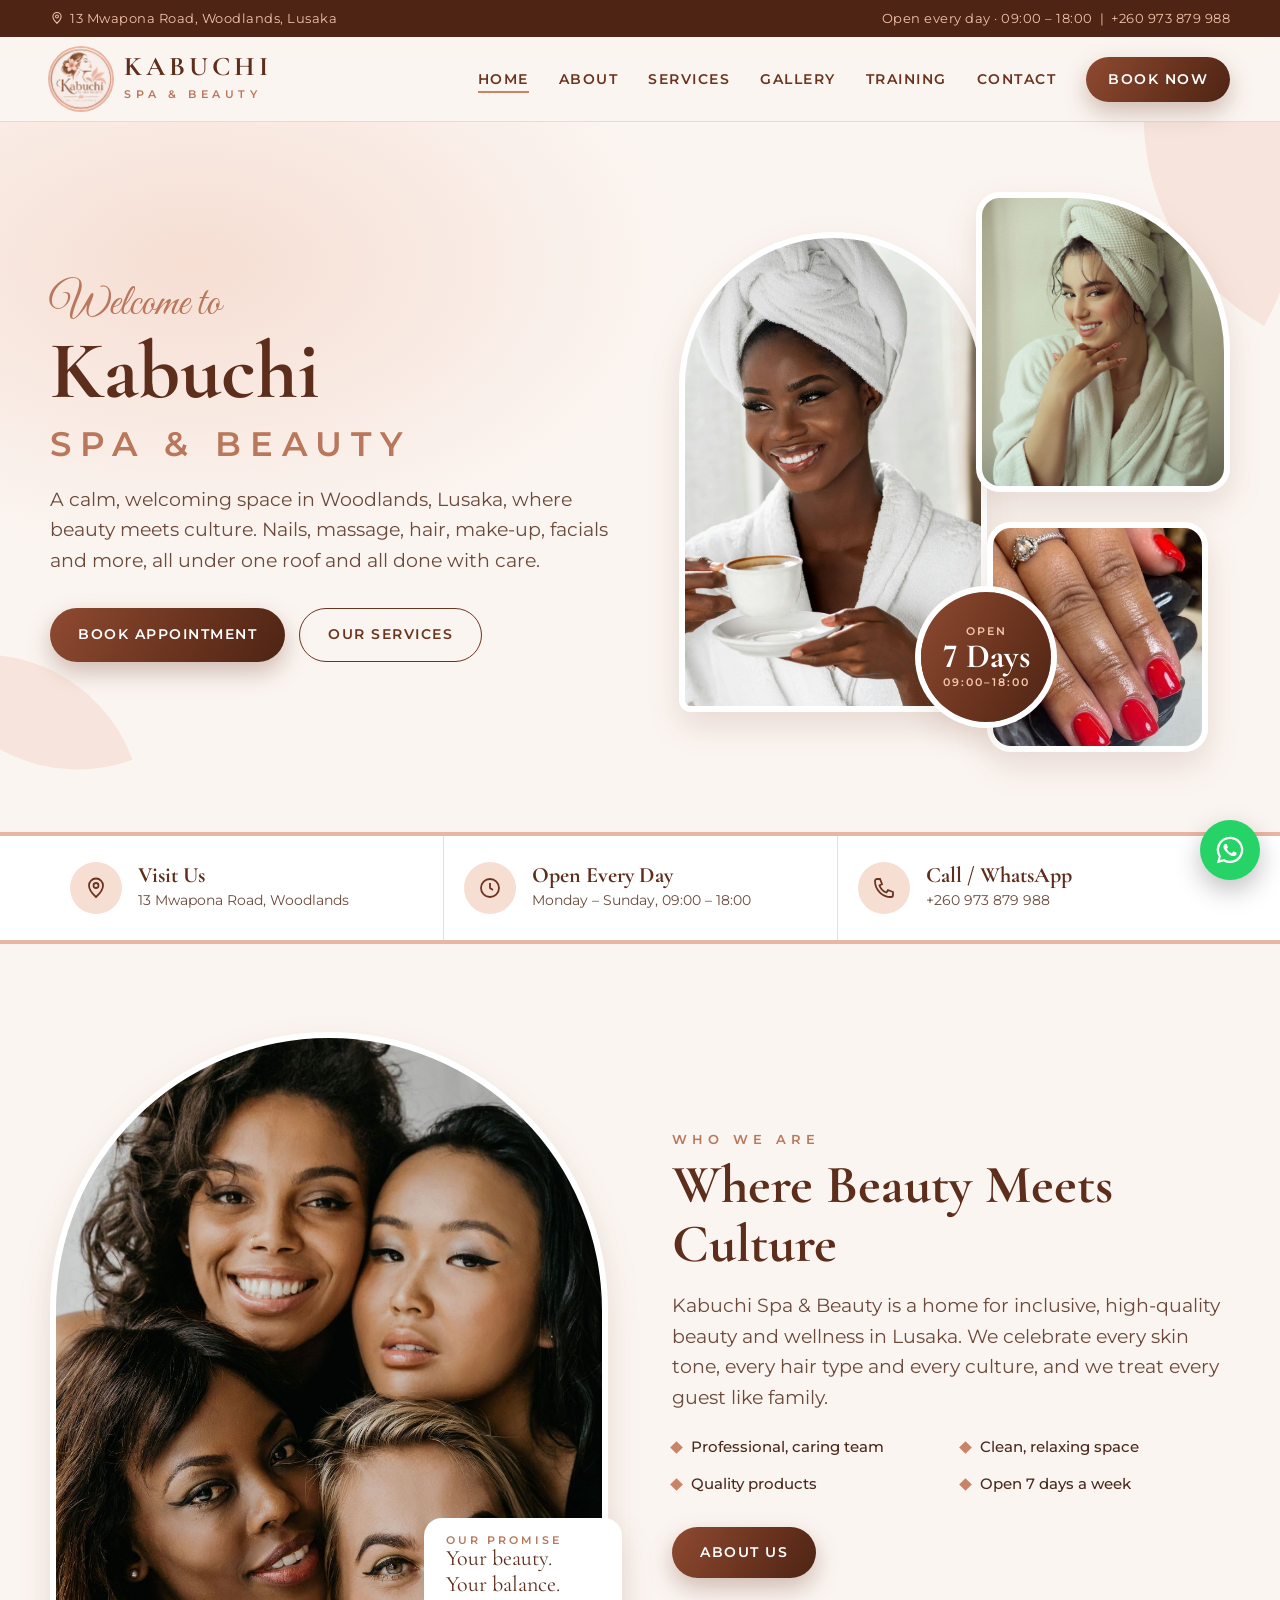
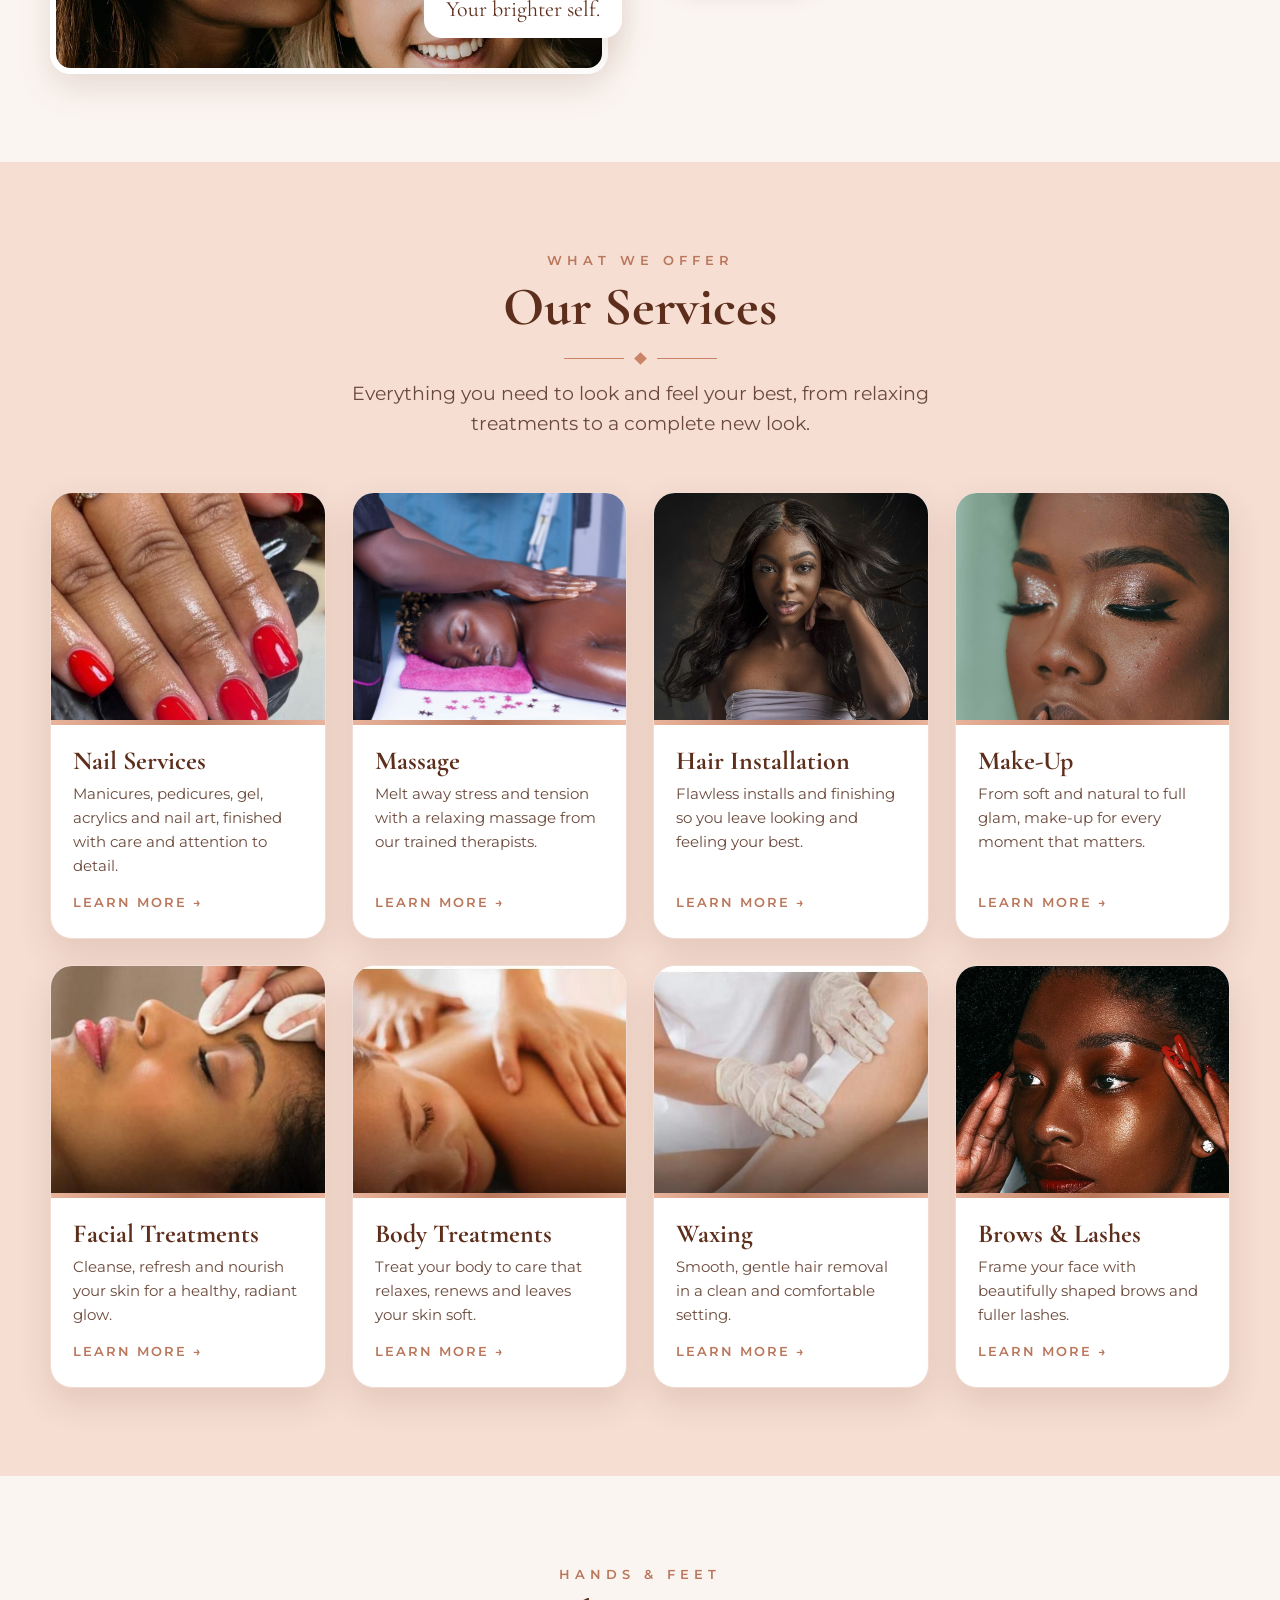
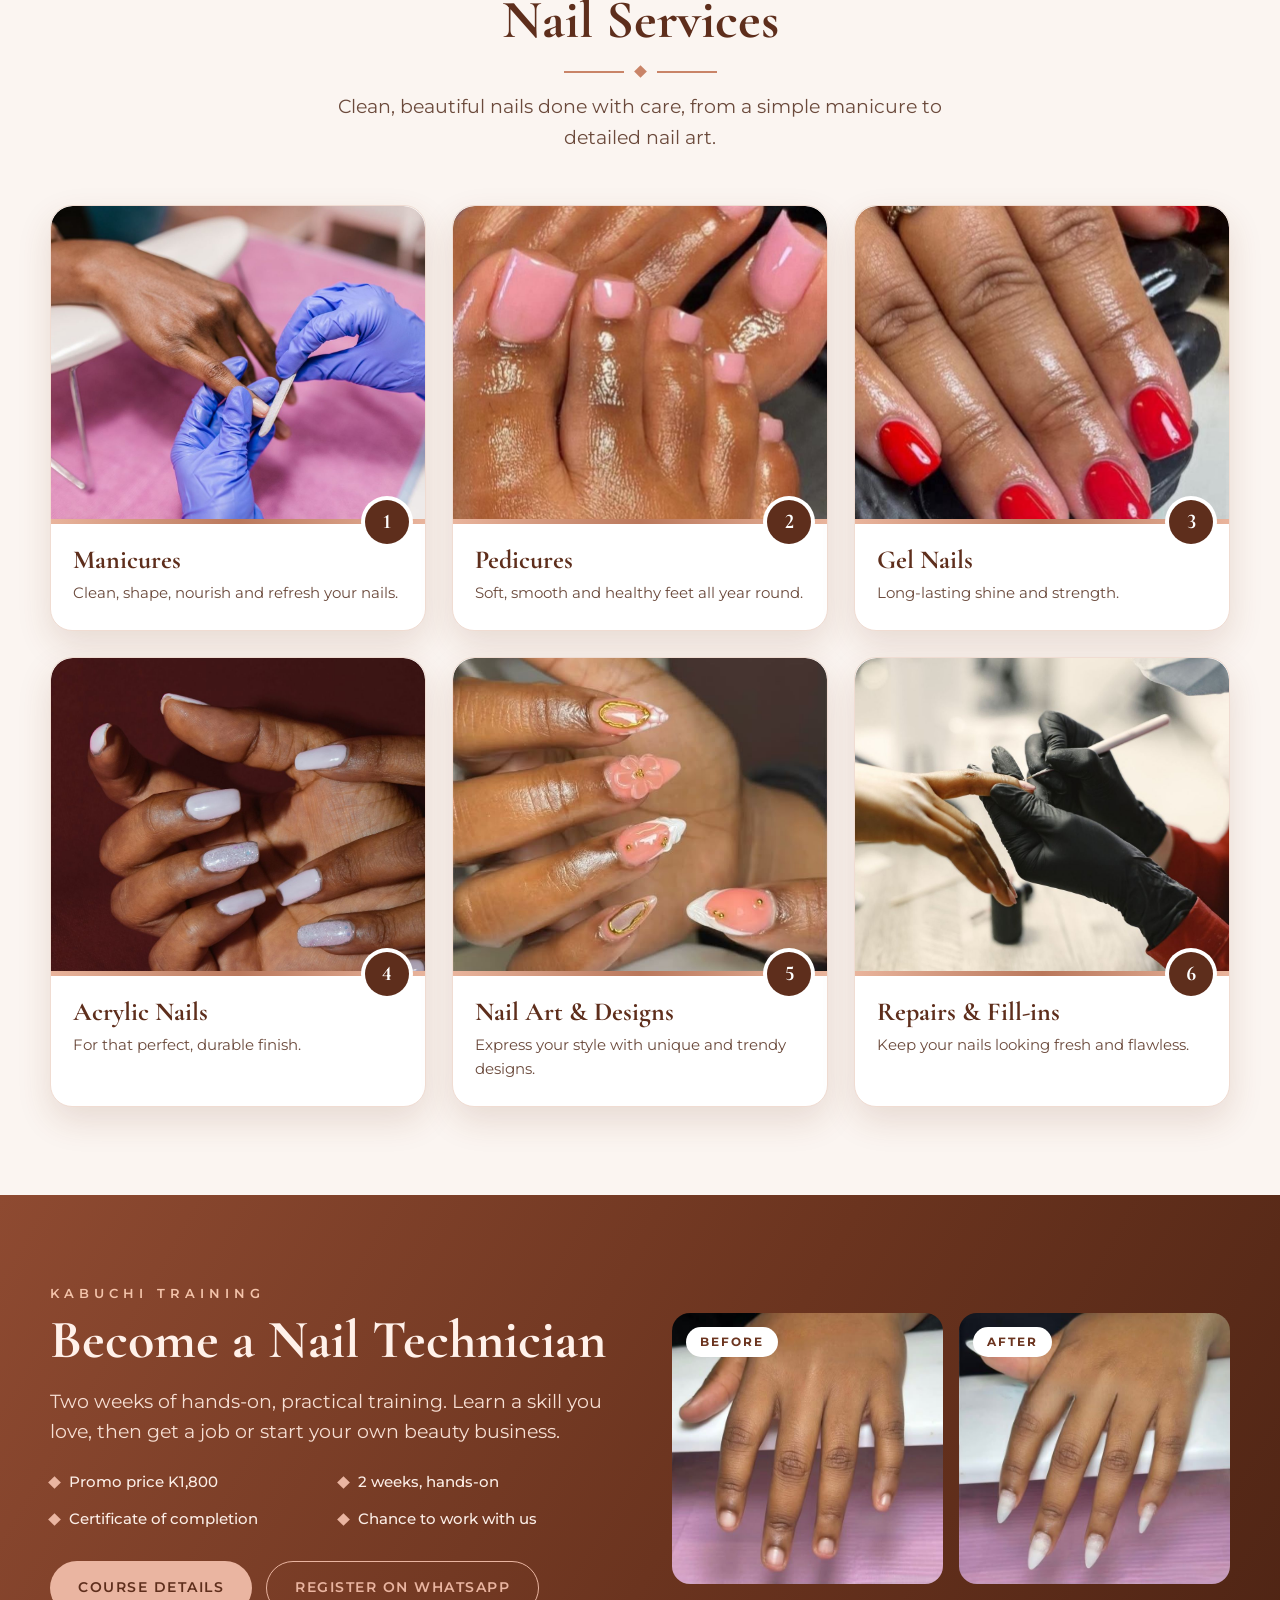
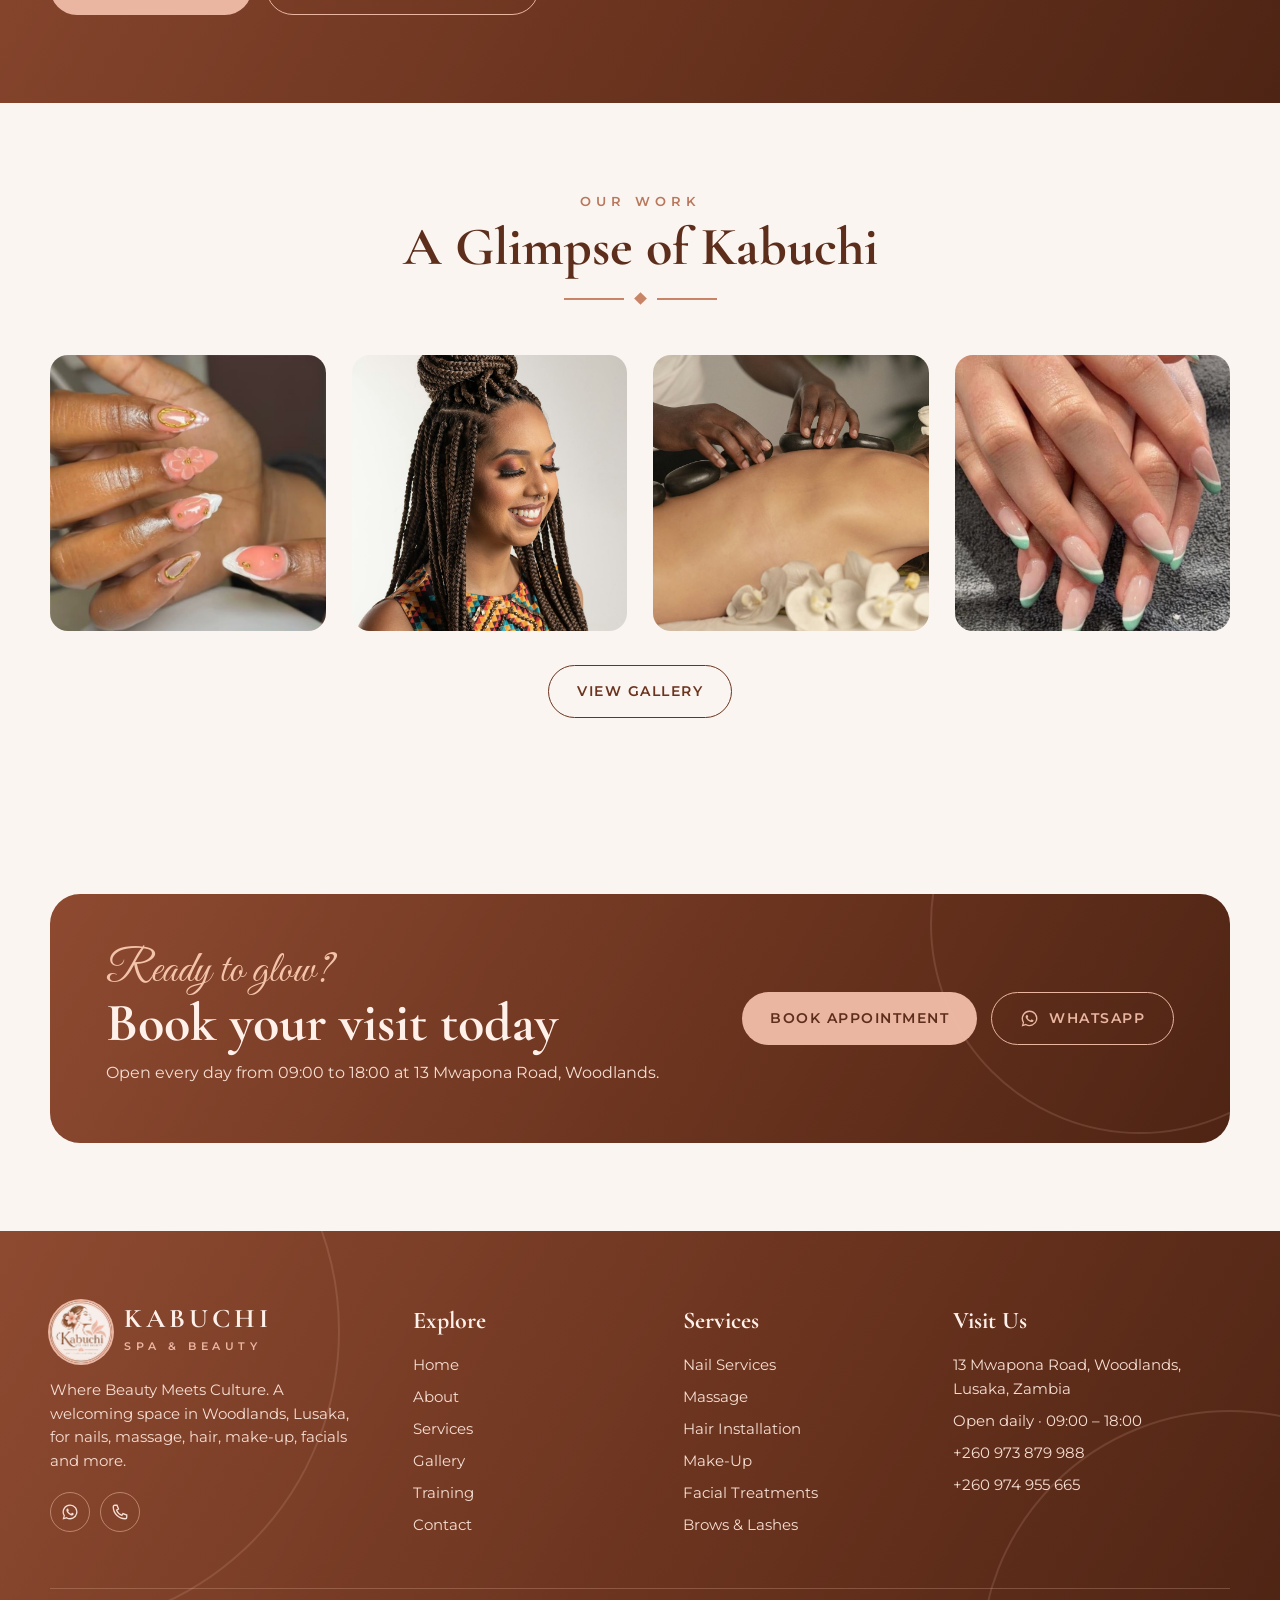
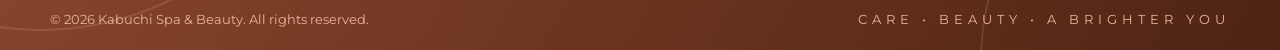
==== commit 485af169: "Use 0973 879 988 for WhatsApp" ====
--- a/index.html
+++ b/index.html
@@ -51,7 +51,7 @@
 <section class="strip"><div class="wrap">
   <div class="it"><div class="ico"><svg viewBox="0 0 24 24" fill="none" stroke="currentColor" stroke-width="1.8"><path d="M12 21s-7-6.2-7-11.5a7 7 0 0 1 14 0C19 14.8 12 21 12 21z"/><circle cx="12" cy="9.5" r="2.5"/></svg></div><div><b>Visit Us</b><span>13 Mwapona Road, Woodlands</span></div></div>
   <div class="it"><div class="ico"><svg viewBox="0 0 24 24" fill="none" stroke="currentColor" stroke-width="1.8"><circle cx="12" cy="12" r="9"/><path d="M12 7v5l3 2"/></svg></div><div><b>Open Every Day</b><span>Monday – Sunday, 09:00 – 18:00</span></div></div>
-  <div class="it"><div class="ico"><svg viewBox="0 0 24 24" fill="none" stroke="currentColor" stroke-width="1.8"><path d="M5 3h3l2 5-2.5 1.5a11 11 0 0 0 7 7L16 14l5 2v3a2 2 0 0 1-2 2A16 16 0 0 1 3 5a2 2 0 0 1 2-2z"/></svg></div><div><b>Call / WhatsApp</b><span><a href="tel:+260973879988">+260 973 879 988</a></span></div></div>
+  <div class="it"><div class="ico"><svg viewBox="0 0 24 24" fill="none" stroke="currentColor" stroke-width="1.8"><path d="M5 3h3l2 5-2.5 1.5a11 11 0 0 0 7 7L16 14l5 2v3a2 2 0 0 1-2 2A16 16 0 0 1 3 5a2 2 0 0 1 2-2z"/></svg></div><div><b>Call / WhatsApp</b><span><a href="https://wa.me/260973879988">+260 973 879 988</a></span></div></div>
 </div></section>
 
 <section class="section"><div class="wrap split">
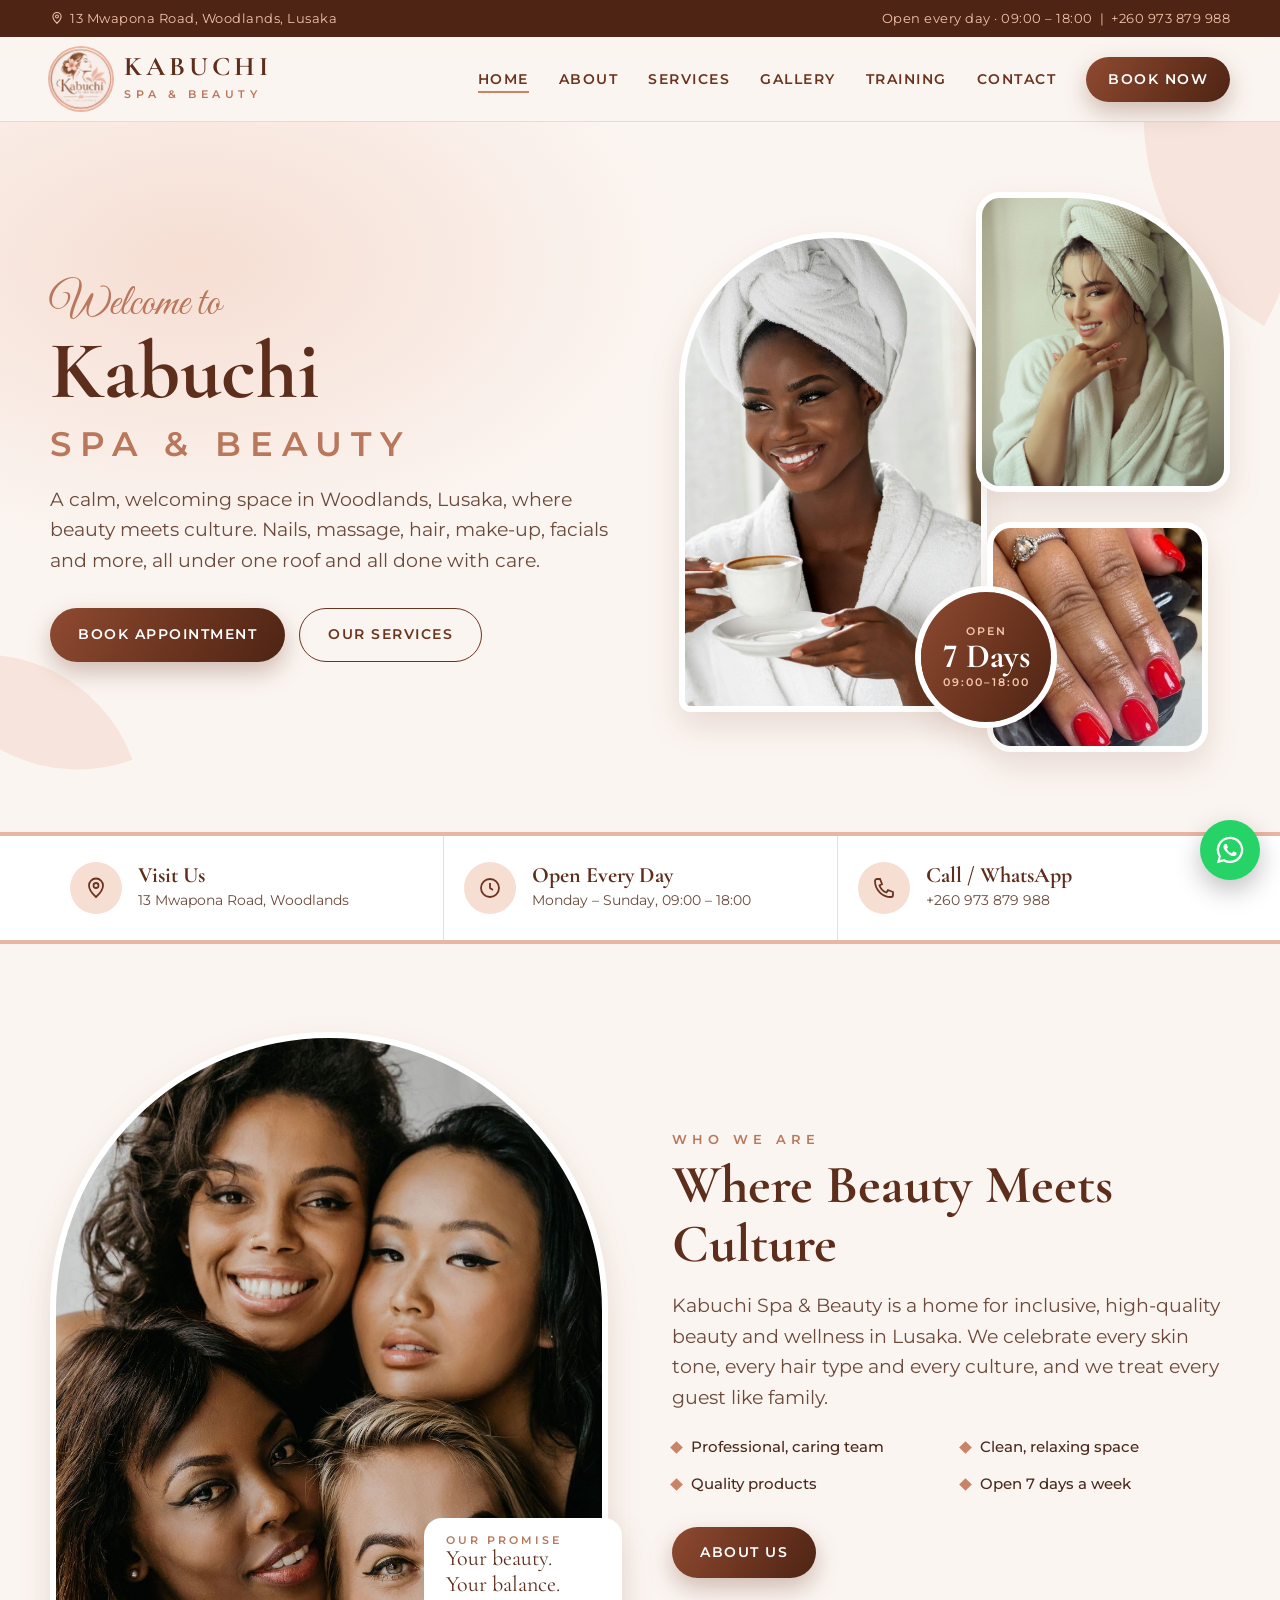
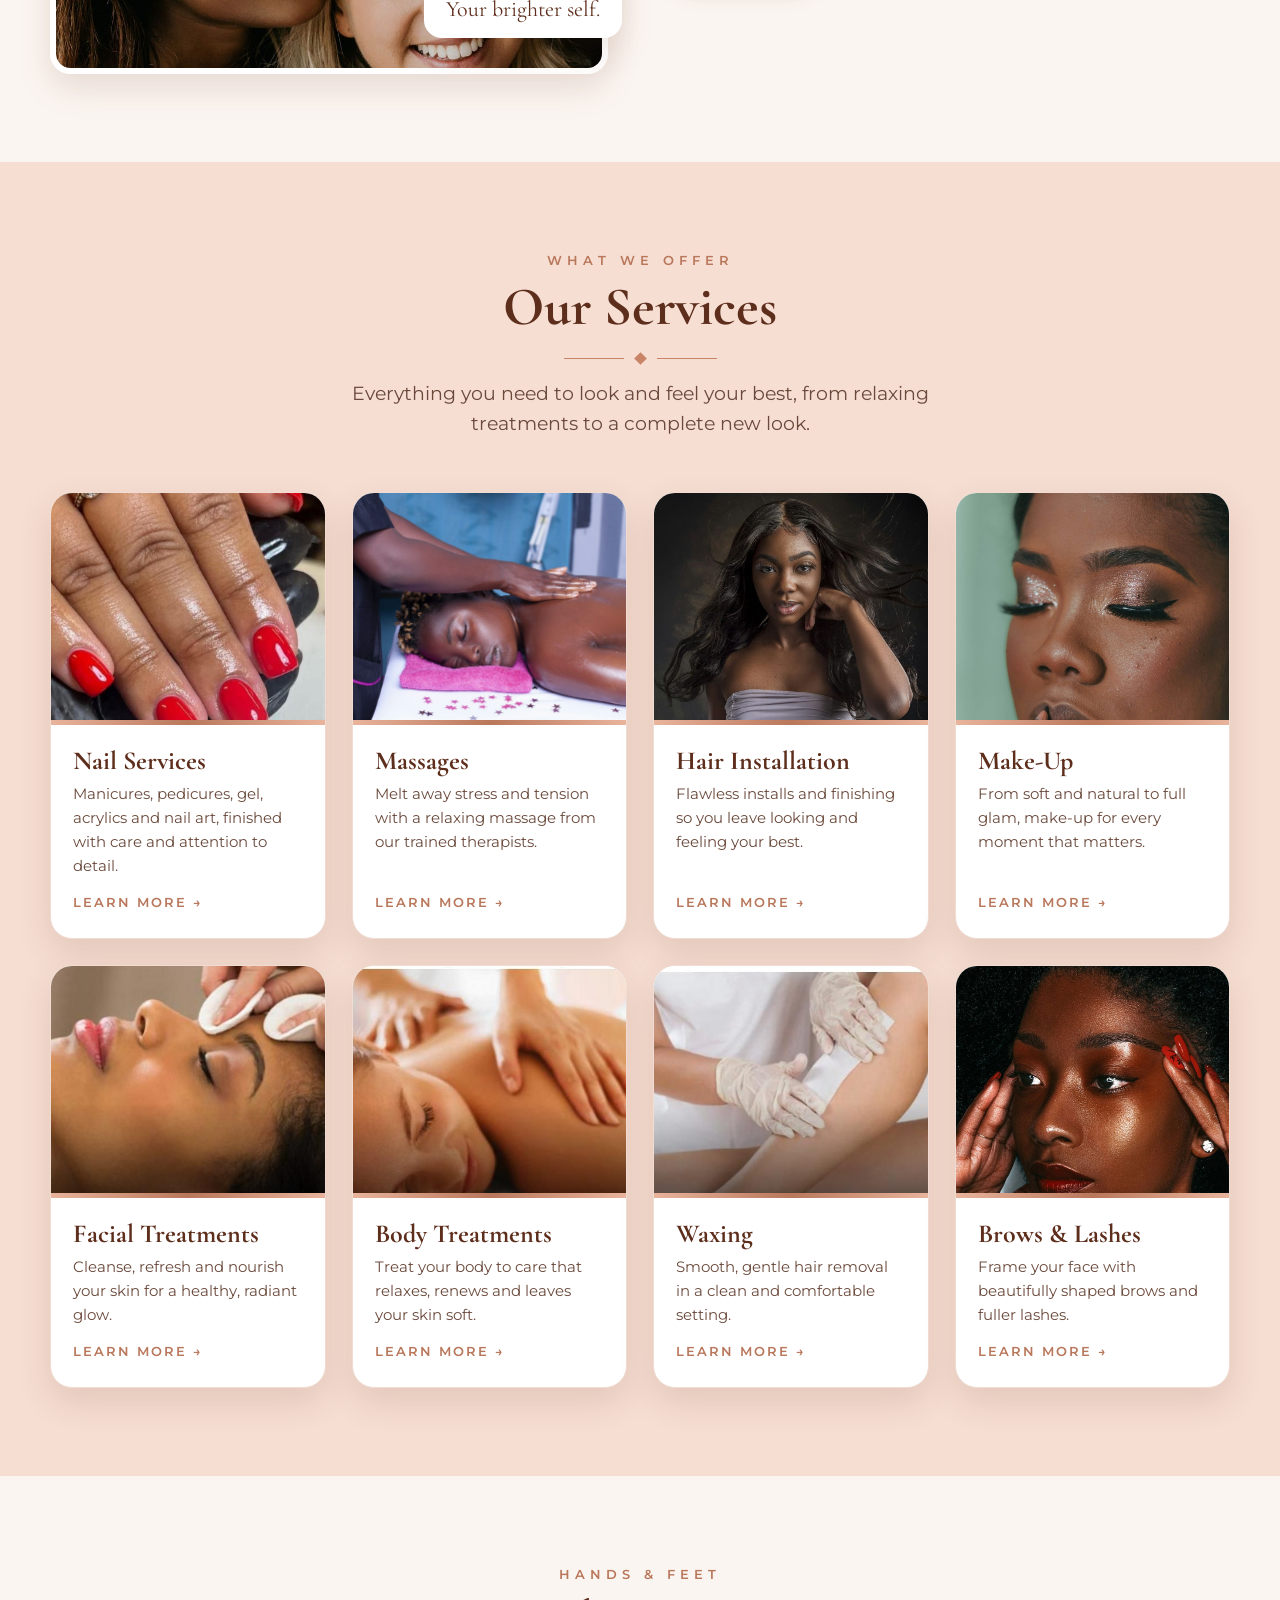
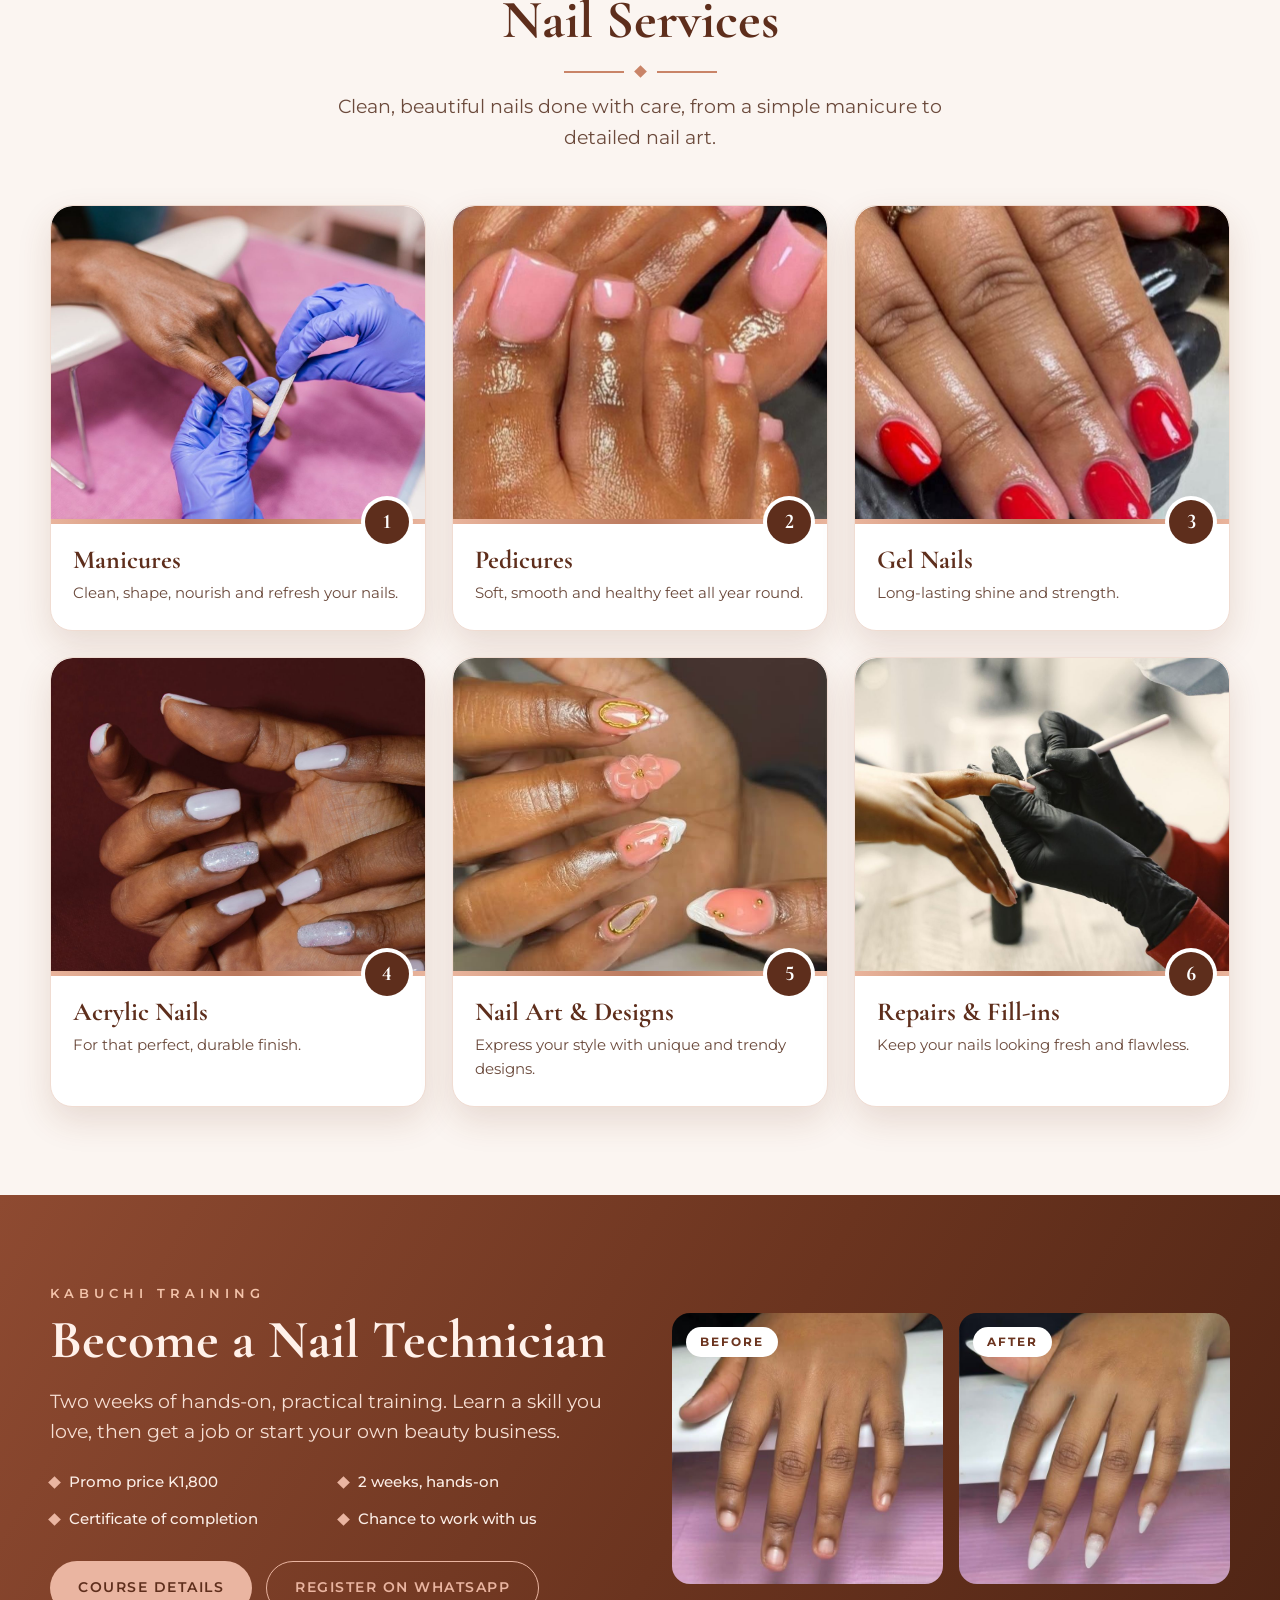
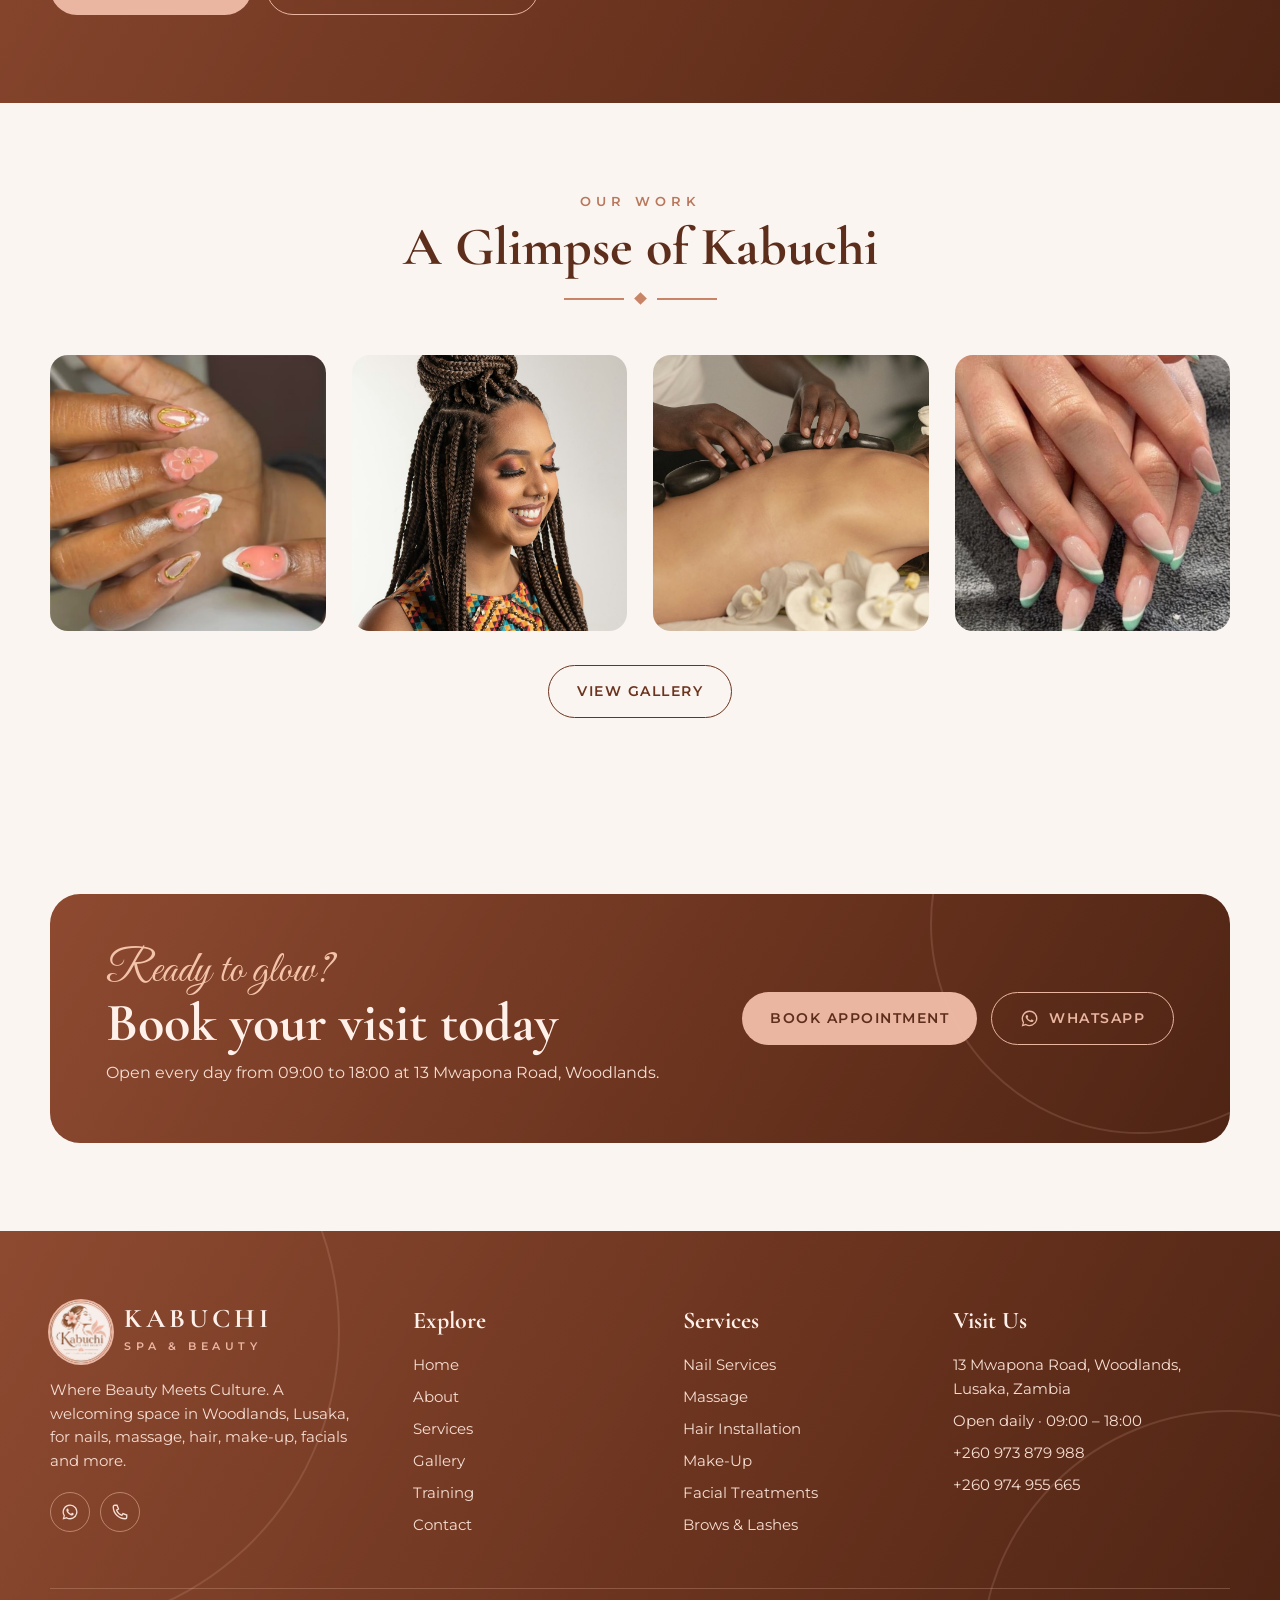
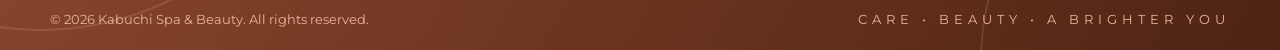
==== commit d31ee9e6: "Update nail services section in index.html" ====
--- a/index.html
+++ b/index.html
@@ -67,7 +67,7 @@
 
 <section class="section alt"><div class="wrap">
   <div class="head reveal"><div class="eyebrow">What we offer</div><h2>Our Services</h2><div class="divider"><span></span></div><p class="lead">Everything you need to look and feel your best, from relaxing treatments to a complete new look.</p></div>
-  <div class="grid g4"><a class="card reveal" href="services.html#nails"><div class="ph"><img src="images/svc-nails.jpg" alt="Nail Services" loading="lazy" style="object-position:50% 70%"></div><div class="tx"><h3>Nail Services</h3><p>Manicures, pedicures, gel, acrylics and nail art, finished with care and attention to detail.</p><span class="more">Learn more →</span></div></a><a class="card reveal" href="services.html#massage"><div class="ph"><img src="images/svc-massage.jpg" alt="Massage" loading="lazy" style="object-position:55% 50%"></div><div class="tx"><h3>Massage</h3><p>Melt away stress and tension with a relaxing massage from our trained therapists.</p><span class="more">Learn more →</span></div></a><a class="card reveal" href="services.html#hair"><div class="ph"><img src="images/svc-hair.jpg" alt="Hair Installation" loading="lazy" style="object-position:50% 15%"></div><div class="tx"><h3>Hair Installation</h3><p>Flawless installs and finishing so you leave looking and feeling your best.</p><span class="more">Learn more →</span></div></a><a class="card reveal" href="services.html#makeup"><div class="ph"><img src="images/svc-makeup.jpg" alt="Make-Up" loading="lazy" style="object-position:50% 35%"></div><div class="tx"><h3>Make-Up</h3><p>From soft and natural to full glam, make-up for every moment that matters.</p><span class="more">Learn more →</span></div></a><a class="card reveal" href="services.html#facials"><div class="ph"><img src="images/svc-facial.jpg" alt="Facial Treatments" loading="lazy" style="object-position:40% 50%"></div><div class="tx"><h3>Facial Treatments</h3><p>Cleanse, refresh and nourish your skin for a healthy, radiant glow.</p><span class="more">Learn more →</span></div></a><a class="card reveal" href="services.html#body"><div class="ph"><img src="images/svc-body.jpg" alt="Body Treatments" loading="lazy" style="object-position:50% 50%"></div><div class="tx"><h3>Body Treatments</h3><p>Treat your body to care that relaxes, renews and leaves your skin soft.</p><span class="more">Learn more →</span></div></a><a class="card reveal" href="services.html#waxing"><div class="ph"><img src="images/svc-waxing.jpg" alt="Waxing" loading="lazy" style="object-position:50% 50%"></div><div class="tx"><h3>Waxing</h3><p>Smooth, gentle hair removal in a clean and comfortable setting.</p><span class="more">Learn more →</span></div></a><a class="card reveal" href="services.html#brows"><div class="ph"><img src="images/svc-lashes.jpg" alt="Brows & Lashes" loading="lazy" style="object-position:50% 25%"></div><div class="tx"><h3>Brows & Lashes</h3><p>Frame your face with beautifully shaped brows and fuller lashes.</p><span class="more">Learn more →</span></div></a></div>
+  <div class="grid g4"><a class="card reveal" href="services.html#nails"><div class="ph"><img src="images/svc-nails.jpg" alt="Nail Services" loading="lazy" style="object-position:50% 70%"></div><div class="tx"><h3>Nail Services</h3><p>Manicures, pedicures, gel, acrylics and nail art, finished with care and attention to detail.</p><span class="more">Learn more →</span></div></a><a class="card reveal" href="services.html#massage"><div class="ph"><img src="images/svc-massage.jpg" alt="Massage" loading="lazy" style="object-position:55% 50%"></div><div class="tx"><h3>Massages</h3><p>Melt away stress and tension with a relaxing massage from our trained therapists.</p><span class="more">Learn more →</span></div></a><a class="card reveal" href="services.html#hair"><div class="ph"><img src="images/svc-hair.jpg" alt="Hair Installation" loading="lazy" style="object-position:50% 15%"></div><div class="tx"><h3>Hair Installation</h3><p>Flawless installs and finishing so you leave looking and feeling your best.</p><span class="more">Learn more →</span></div></a><a class="card reveal" href="services.html#makeup"><div class="ph"><img src="images/svc-makeup.jpg" alt="Make-Up" loading="lazy" style="object-position:50% 35%"></div><div class="tx"><h3>Make-Up</h3><p>From soft and natural to full glam, make-up for every moment that matters.</p><span class="more">Learn more →</span></div></a><a class="card reveal" href="services.html#facials"><div class="ph"><img src="images/svc-facial.jpg" alt="Facial Treatments" loading="lazy" style="object-position:40% 50%"></div><div class="tx"><h3>Facial Treatments</h3><p>Cleanse, refresh and nourish your skin for a healthy, radiant glow.</p><span class="more">Learn more →</span></div></a><a class="card reveal" href="services.html#body"><div class="ph"><img src="images/svc-body.jpg" alt="Body Treatments" loading="lazy" style="object-position:50% 50%"></div><div class="tx"><h3>Body Treatments</h3><p>Treat your body to care that relaxes, renews and leaves your skin soft.</p><span class="more">Learn more →</span></div></a><a class="card reveal" href="services.html#waxing"><div class="ph"><img src="images/svc-waxing.jpg" alt="Waxing" loading="lazy" style="object-position:50% 50%"></div><div class="tx"><h3>Waxing</h3><p>Smooth, gentle hair removal in a clean and comfortable setting.</p><span class="more">Learn more →</span></div></a><a class="card reveal" href="services.html#brows"><div class="ph"><img src="images/svc-lashes.jpg" alt="Brows & Lashes" loading="lazy" style="object-position:50% 25%"></div><div class="tx"><h3>Brows & Lashes</h3><p>Frame your face with beautifully shaped brows and fuller lashes.</p><span class="more">Learn more →</span></div></a></div>
 </div></section>
 
 <section class="section"><div class="wrap">
